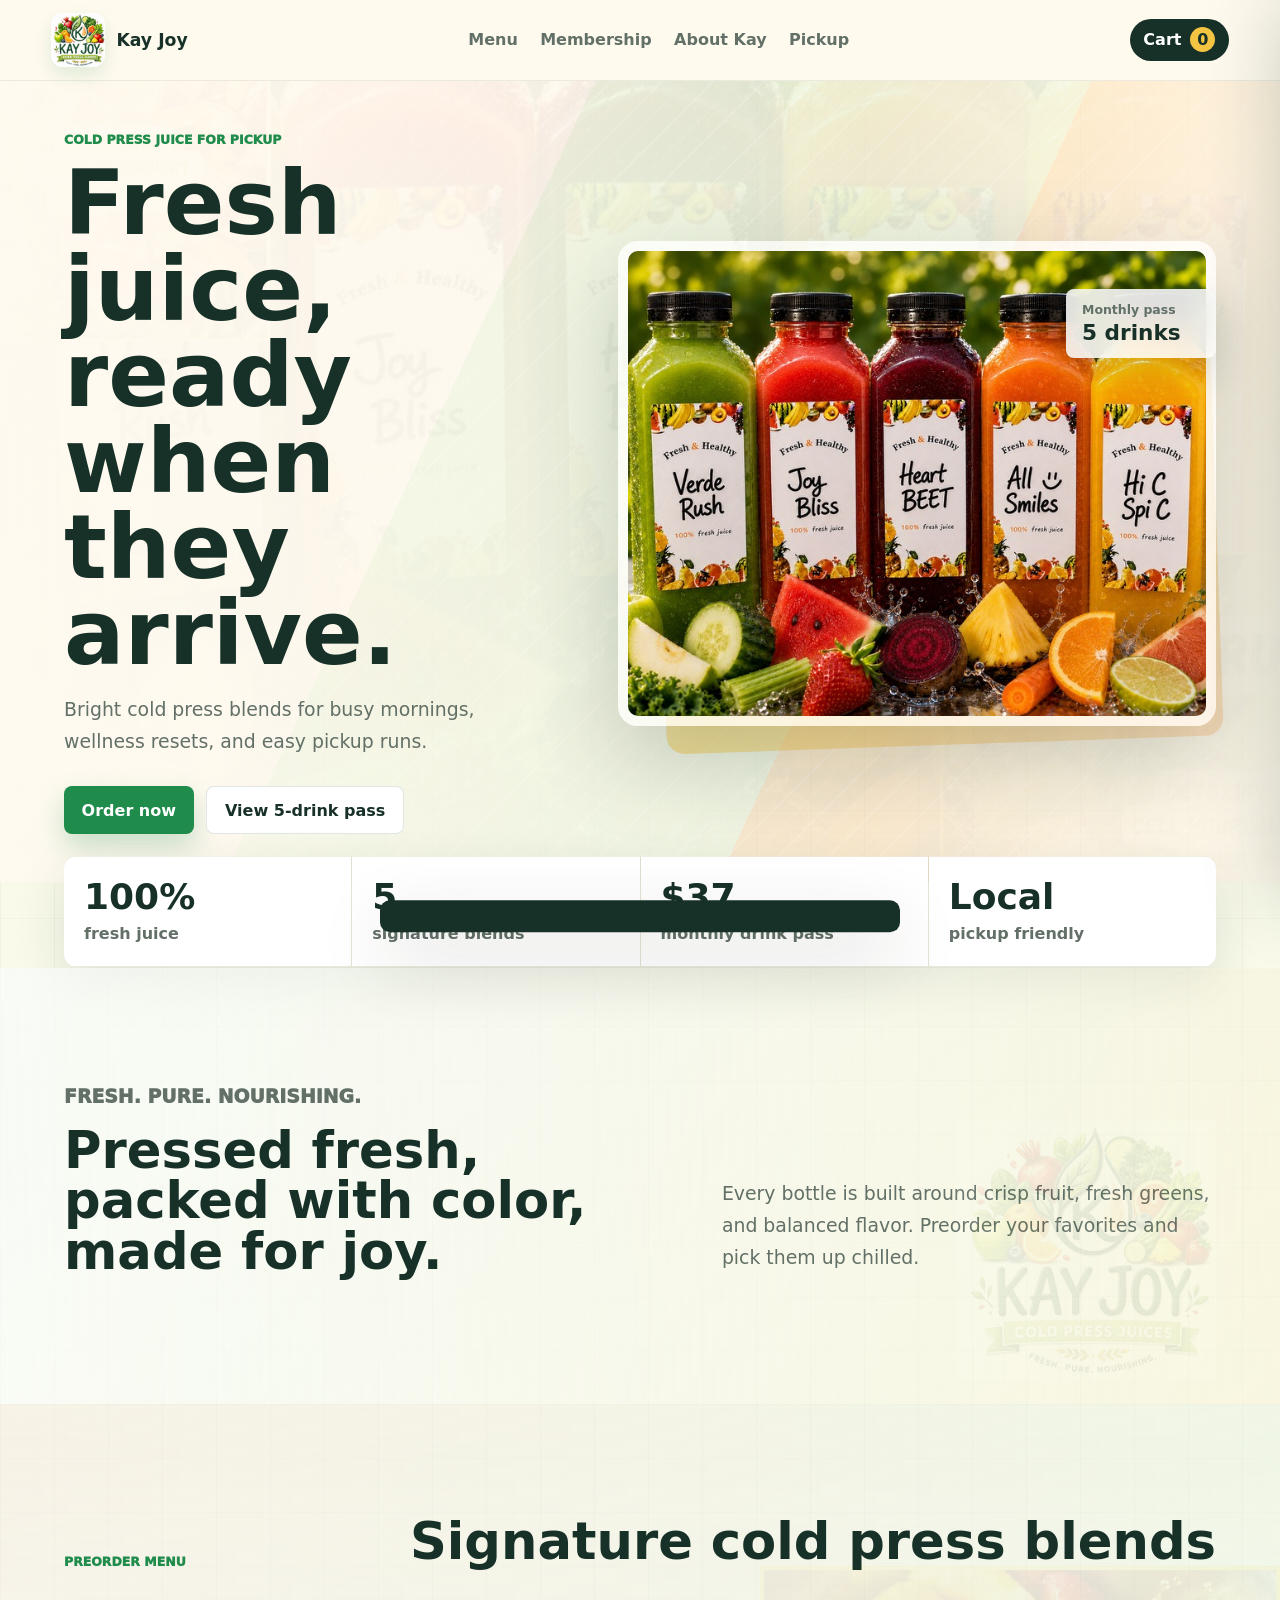
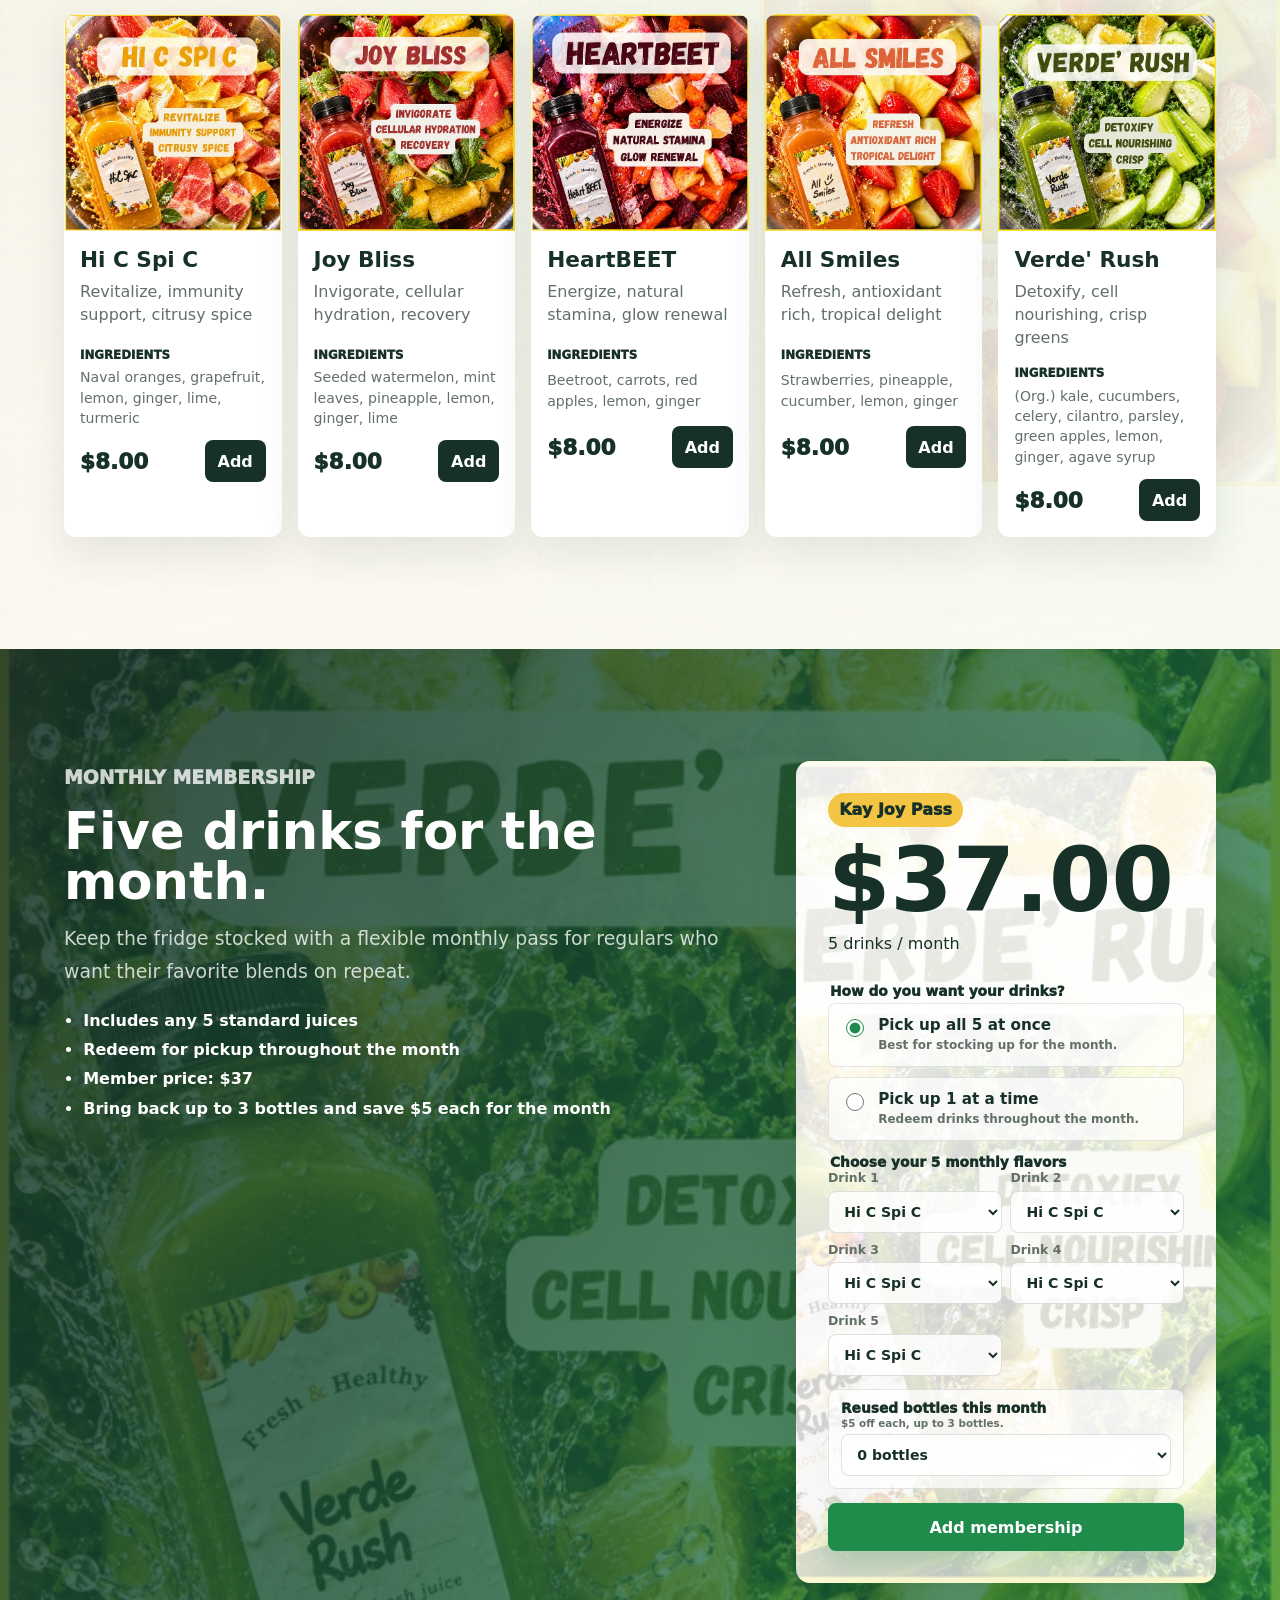
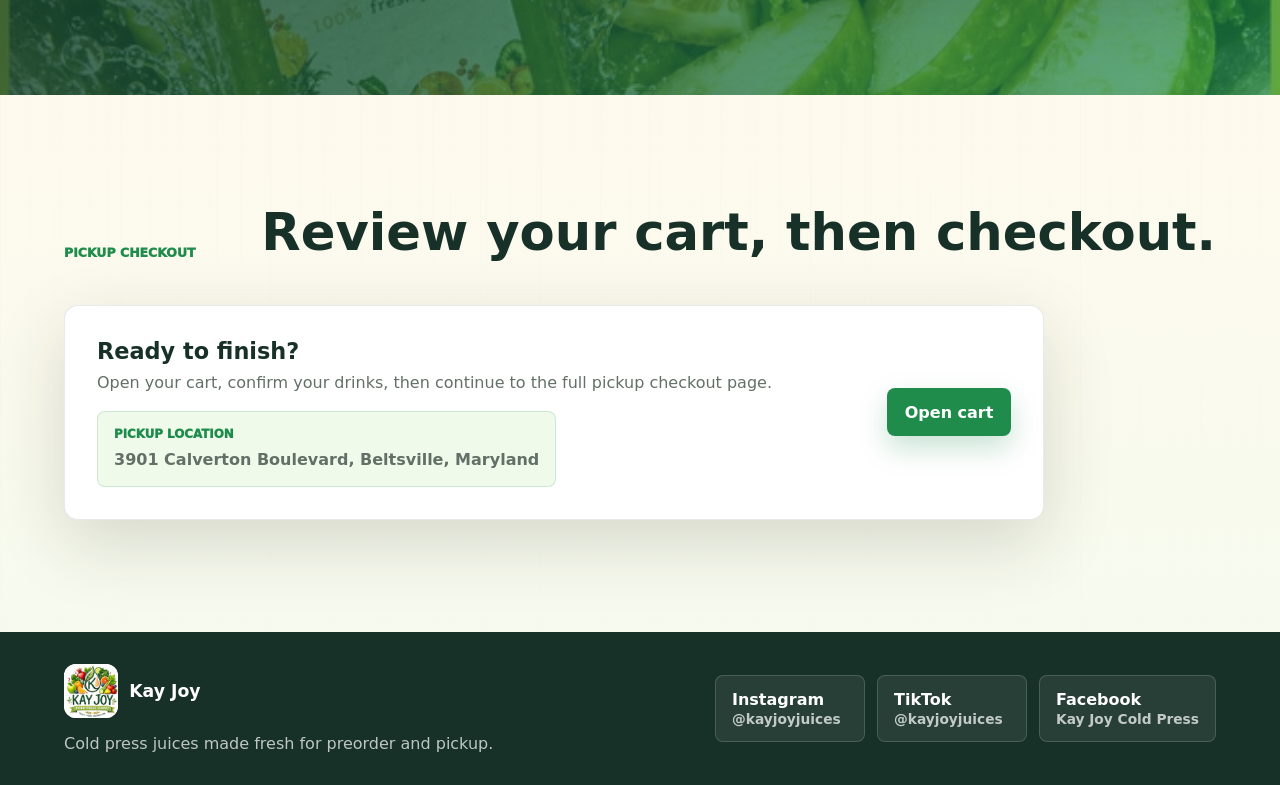
==== index.html @ a1087a5d "Use uploaded Kay Joy logo and favicon" ====
<!doctype html>
<html lang="en">
  <head>
    <meta charset="utf-8">
    <meta name="viewport" content="width=device-width, initial-scale=1">
    <title>Kay Joy Cold Press Juices</title>
    <meta name="description" content="Kay Joy cold press juice preorder and pickup storefront.">
    <link rel="icon" href="assets/kay-joy-favicon.png?v=3" type="image/png">
    <link rel="stylesheet" href="styles.css?v=bg3">
  </head>
  <body>
    <header class="site-header">
      <a class="brand" href="#top" aria-label="Kay Joy home">
        <img src="assets/kay-joy-logo-upload.jpeg?v=3" alt="">
        <span>Kay Joy</span>
      </a>
      <nav aria-label="Main navigation">
        <a href="#menu">Menu</a>
        <a href="#membership">Membership</a>
        <a href="about.html">About Kay</a>
        <a href="#pickup">Pickup</a>
      </nav>
      <button class="cart-toggle" type="button" data-open-cart>
        <span>Cart</span>
        <strong data-cart-count>0</strong>
      </button>
    </header>

    <main id="top">
      <section class="hero" aria-labelledby="hero-title">
        <div class="hero-copy reveal">
          <p class="eyebrow">Cold press juice for pickup</p>
          <h1 id="hero-title">Fresh juice, ready when they arrive.</h1>
          <p class="hero-text">Bright cold press blends for busy mornings, wellness resets, and easy pickup runs.</p>
          <div class="hero-actions">
            <a class="button primary" href="#menu">Order now</a>
            <a class="button ghost" href="#membership">View 5-drink pass</a>
          </div>
        </div>

        <div class="hero-stage reveal" aria-hidden="true">
          <img class="lineup" src="assets/bottle-lineup.jpeg" alt="">
          <div class="floating-card float-two">
            <span>Monthly pass</span>
            <strong>5 drinks</strong>
          </div>
        </div>
      </section>

      <section class="strip" aria-label="Store highlights">
        <div>
          <strong>100%</strong>
          <span>fresh juice</span>
        </div>
        <div>
          <strong>5</strong>
          <span>signature blends</span>
        </div>
        <div>
          <strong>$37</strong>
          <span>monthly drink pass</span>
        </div>
        <div>
          <strong>Local</strong>
          <span>pickup friendly</span>
        </div>
      </section>

      <section class="section intro reveal" aria-labelledby="story-title">
        <div>
          <p class="eyebrow">Fresh. Pure. Nourishing.</p>
          <h2 id="story-title">Pressed fresh, packed with color, made for joy.</h2>
        </div>
        <p>Every bottle is built around crisp fruit, fresh greens, and balanced flavor. Preorder your favorites and pick them up chilled.</p>
      </section>

      <section class="section menu-section" id="menu" aria-labelledby="menu-title">
        <div class="section-heading reveal">
          <p class="eyebrow">Preorder menu</p>
          <h2 id="menu-title">Signature cold press blends</h2>
        </div>
        <div class="menu-grid" data-menu></div>
      </section>

      <section class="section membership reveal" id="membership" aria-labelledby="membership-title">
        <div class="membership-copy">
          <p class="eyebrow">Monthly membership</p>
          <h2 id="membership-title">Five drinks for the month.</h2>
          <p>Keep the fridge stocked with a flexible monthly pass for regulars who want their favorite blends on repeat.</p>
          <ul>
            <li>Includes any 5 standard juices</li>
            <li>Redeem for pickup throughout the month</li>
            <li>Member price: $37</li>
            <li>Bring back up to 3 bottles and save $5 each for the month</li>
          </ul>
        </div>
        <div class="membership-card">
          <span class="pass-label">Kay Joy Pass</span>
          <strong data-membership-price>$37</strong>
          <p>5 drinks / month</p>
          <fieldset class="membership-options">
            <legend>How do you want your drinks?</legend>
            <label>
              <input type="radio" name="membership-pickup" value="all-at-once" checked>
              <span>
                <strong>Pick up all 5 at once</strong>
                <small>Best for stocking up for the month.</small>
              </span>
            </label>
            <label>
              <input type="radio" name="membership-pickup" value="monthly-visits">
              <span>
                <strong>Pick up 1 at a time</strong>
                <small>Redeem drinks throughout the month.</small>
              </span>
            </label>
          </fieldset>
          <fieldset class="membership-flavors">
            <legend>Choose your 5 monthly flavors</legend>
            <div class="flavor-grid" data-membership-flavors></div>
          </fieldset>
          <label class="bottle-return">
            <span>
              <strong>Reused bottles this month</strong>
              <small>$5 off each, up to 3 bottles.</small>
            </span>
            <select name="membership-bottle-returns" data-bottle-returns>
              <option value="0">0 bottles</option>
              <option value="1">1 bottle - save $5</option>
              <option value="2">2 bottles - save $10</option>
              <option value="3">3 bottles - save $15</option>
            </select>
          </label>
          <button class="button primary" type="button" data-add-membership>Add membership</button>
        </div>
      </section>

      <section class="section pickup" id="pickup" aria-labelledby="pickup-title">
        <div class="section-heading reveal">
          <p class="eyebrow">Pickup checkout</p>
          <h2 id="pickup-title">Review your cart, then checkout.</h2>
        </div>
        <div class="checkout-cta reveal">
          <div>
            <strong>Ready to finish?</strong>
            <p>Open your cart, confirm your drinks, then continue to the full pickup checkout page.</p>
            <p class="pickup-location"><span>Pickup location</span>3901 Calverton Boulevard, Beltsville, Maryland</p>
          </div>
          <button class="button primary" type="button" data-open-cart>Open cart</button>
        </div>
      </section>
    </main>

    <footer class="site-footer">
      <div>
        <a class="brand" href="#top" aria-label="Kay Joy home">
          <img src="assets/kay-joy-logo-upload.jpeg?v=3" alt="">
          <span>Kay Joy</span>
        </a>
        <p>Cold press juices made fresh for preorder and pickup.</p>
      </div>
      <div class="socials" aria-label="Kay Joy social links">
        <a href="#" aria-label="Kay Joy Instagram">Instagram <span>@kayjoyjuices</span></a>
        <a href="#" aria-label="Kay Joy TikTok">TikTok <span>@kayjoyjuices</span></a>
        <a href="#" aria-label="Kay Joy Facebook">Facebook <span>Kay Joy Cold Press</span></a>
      </div>
    </footer>

    <aside class="cart-panel" aria-label="Shopping cart" data-cart-panel aria-hidden="true">
      <div class="cart-header">
        <div>
          <span class="eyebrow">Pickup cart</span>
          <h2>Your order</h2>
        </div>
        <button class="icon-button" type="button" data-close-cart aria-label="Close cart">x</button>
      </div>
      <div class="cart-items" data-cart-items></div>
      <div class="cart-empty" data-cart-empty>
        <strong>No drinks yet</strong>
        <p>Add juices or the monthly pass to start a preorder.</p>
      </div>
      <div class="cart-summary">
        <div><span>Subtotal</span><strong data-subtotal>$0.00</strong></div>
        <div><span>Maryland sales tax (6%)</span><strong data-tax>$0.00</strong></div>
        <div><span>Pickup + online payment fees</span><strong>$0.00</strong></div>
        <div class="total"><span>Total</span><strong data-total>$0.00</strong></div>
        <a class="button primary full" href="checkout.html">Checkout</a>
      </div>
    </aside>
    <div class="scrim" data-scrim></div>

    <div class="toast" role="status" aria-live="polite" data-toast></div>
    <script src="script.js"></script>
  </body>
</html>
---- styles.css ----
:root {
  --ink: #173128;
  --muted: #627067;
  --paper: #fffaf0;
  --cream: #fff5df;
  --leaf: #1f8c4c;
  --mint: #daf3cf;
  --orange: #f48b24;
  --ruby: #b92845;
  --gold: #f4c542;
  --shadow: 0 24px 70px rgba(37, 40, 23, 0.16);
}

* {
  box-sizing: border-box;
}

html {
  scroll-behavior: smooth;
}

body {
  margin: 0;
  background:
    linear-gradient(90deg, rgba(23, 49, 40, 0.035) 1px, transparent 1px),
    linear-gradient(180deg, rgba(23, 49, 40, 0.025) 1px, transparent 1px),
    linear-gradient(180deg, #fff8e8 0%, #f4fbeb 42%, #fff4e2 100%);
  background-size: 54px 54px, 54px 54px, auto;
  color: var(--ink);
  font-family: Inter, ui-sans-serif, system-ui, -apple-system, BlinkMacSystemFont, "Segoe UI", sans-serif;
}

main {
  overflow: hidden;
}

img {
  display: block;
  max-width: 100%;
}

a {
  color: inherit;
  text-decoration: none;
}

button,
input,
select,
textarea {
  font: inherit;
}

.site-header {
  position: sticky;
  top: 0;
  z-index: 20;
  display: flex;
  align-items: center;
  justify-content: space-between;
  gap: 1rem;
  padding: 0.8rem clamp(1rem, 4vw, 4rem);
  background: rgba(255, 250, 240, 0.82);
  border-bottom: 1px solid rgba(23, 49, 40, 0.08);
  backdrop-filter: blur(18px);
}

.brand {
  display: inline-flex;
  align-items: center;
  gap: 0.7rem;
  min-width: max-content;
  font-weight: 900;
  font-size: 1.08rem;
}

.brand img {
  width: 54px;
  height: 54px;
  border-radius: 12px;
  object-fit: contain;
  background: white;
  box-shadow: 0 8px 18px rgba(31, 140, 76, 0.14);
}

nav {
  display: flex;
  align-items: center;
  justify-content: center;
  gap: clamp(0.5rem, 2vw, 1.4rem);
  color: var(--muted);
  font-weight: 750;
}

nav a {
  padding: 0.55rem 0;
}

.cart-toggle,
.button,
.icon-button {
  border: 0;
  cursor: pointer;
}

.cart-toggle {
  display: inline-flex;
  align-items: center;
  gap: 0.55rem;
  min-height: 42px;
  padding: 0.55rem 0.85rem;
  border-radius: 999px;
  background: var(--ink);
  color: white;
  font-weight: 850;
}

.cart-toggle strong {
  display: grid;
  place-items: center;
  min-width: 25px;
  min-height: 25px;
  padding: 0 0.35rem;
  border-radius: 999px;
  background: var(--gold);
  color: var(--ink);
}

.hero {
  position: relative;
  isolation: isolate;
  overflow: hidden;
  display: grid;
  grid-template-columns: minmax(0, 0.9fr) minmax(320px, 1.1fr);
  align-items: center;
  gap: clamp(2rem, 5vw, 5rem);
  min-height: calc(92vh - 70px);
  padding: clamp(1.6rem, 4vw, 4rem) clamp(1rem, 5vw, 5rem) 3rem;
  background:
    linear-gradient(115deg, rgba(255, 250, 240, 0.98) 0%, rgba(255, 250, 240, 0.9) 36%, rgba(218, 243, 207, 0.72) 36%, rgba(218, 243, 207, 0.46) 66%, rgba(244, 139, 36, 0.22) 66%, rgba(244, 139, 36, 0.08) 100%);
}

.hero::before {
  content: "";
  position: absolute;
  inset: 0;
  z-index: 0;
  background:
    linear-gradient(180deg, rgba(255, 250, 240, 0.34), rgba(255, 250, 240, 0.86)),
    url("assets/hi-c-spic.jpeg") left -110px top -120px / 380px auto no-repeat,
    url("assets/verde-rush.jpeg") right -120px bottom -130px / 460px auto no-repeat,
    url("assets/bottle-lineup.jpeg") center bottom / cover no-repeat;
  opacity: 0.16;
}

.hero::after {
  content: "";
  position: absolute;
  inset: 0;
  z-index: 0;
  background:
    linear-gradient(90deg, rgba(255, 250, 240, 0.94), rgba(255, 250, 240, 0.2) 68%, rgba(255, 250, 240, 0.72)),
    repeating-linear-gradient(135deg, rgba(255, 255, 255, 0.22) 0 1px, transparent 1px 18px);
  pointer-events: none;
}

.hero-copy,
.hero-stage {
  position: relative;
  z-index: 1;
}

.hero-copy {
  max-width: 680px;
}

.eyebrow {
  margin: 0 0 0.8rem;
  color: var(--leaf);
  font-size: 0.78rem;
  font-weight: 950;
  text-transform: uppercase;
}

h1,
h2,
h3,
p {
  margin-top: 0;
}

h1 {
  margin-bottom: 1.1rem;
  max-width: 12ch;
  font-size: clamp(2.9rem, 7vw, 6.1rem);
  line-height: 0.96;
}

h2 {
  margin-bottom: 1rem;
  font-size: clamp(2rem, 4vw, 4.4rem);
  line-height: 0.98;
}

h3 {
  margin-bottom: 0.45rem;
  font-size: 1.35rem;
}

.hero-text,
.intro p,
.membership-copy p {
  max-width: 58ch;
  color: var(--muted);
  font-size: clamp(1rem, 1.5vw, 1.18rem);
  line-height: 1.7;
}

.hero-actions {
  display: flex;
  flex-wrap: wrap;
  gap: 0.8rem;
  margin-top: 1.8rem;
}

.button {
  display: inline-flex;
  align-items: center;
  justify-content: center;
  min-height: 48px;
  padding: 0.85rem 1.1rem;
  border-radius: 8px;
  font-weight: 900;
  transition: transform 180ms ease, box-shadow 180ms ease, background 180ms ease;
}

.button:hover,
.cart-toggle:hover,
.icon-button:hover {
  transform: translateY(-2px);
}

.primary {
  background: var(--leaf);
  color: white;
  box-shadow: 0 12px 28px rgba(31, 140, 76, 0.24);
}

.ghost {
  background: white;
  color: var(--ink);
  border: 1px solid rgba(23, 49, 40, 0.12);
}

.full {
  width: 100%;
}

.hero-stage {
  position: relative;
  isolation: isolate;
}

.hero-stage::before {
  content: "";
  position: absolute;
  inset: 10% 0 -4% 7%;
  z-index: -1;
  border-radius: 18px;
  background:
    linear-gradient(140deg, rgba(218, 243, 207, 0.85), rgba(244, 197, 66, 0.46), rgba(244, 139, 36, 0.22));
  transform: rotate(-2deg);
  animation: panelBreath 8s ease-in-out infinite;
}

.lineup {
  width: min(100%, 700px);
  margin-inline: auto;
  border: 10px solid rgba(255, 255, 255, 0.68);
  border-radius: 20px;
  box-shadow: 0 30px 90px rgba(23, 49, 40, 0.22);
  animation: bottleRise 900ms ease both;
}

.floating-card {
  position: absolute;
  display: grid;
  gap: 0.2rem;
  min-width: 150px;
  padding: 0.8rem 1rem;
  border-radius: 8px;
  background: rgba(255, 255, 255, 0.86);
  box-shadow: 0 18px 40px rgba(23, 49, 40, 0.14);
  backdrop-filter: blur(14px);
  animation: drift 4.5s ease-in-out infinite;
}

.floating-card span {
  color: var(--muted);
  font-size: 0.78rem;
  font-weight: 800;
}

.floating-card strong {
  font-size: 1.35rem;
}

.float-two {
  right: 0;
  top: 10%;
  animation-delay: -1.8s;
}

.strip {
  display: grid;
  grid-template-columns: repeat(4, 1fr);
  gap: 1px;
  margin: 0 clamp(1rem, 5vw, 5rem);
  overflow: hidden;
  border-radius: 12px;
  background: rgba(23, 49, 40, 0.1);
  box-shadow: 0 18px 48px rgba(23, 49, 40, 0.13);
  transform: translateY(-1.6rem);
}

.strip div {
  display: grid;
  gap: 0.2rem;
  min-height: 110px;
  padding: 1.25rem;
  background: white;
}

.strip strong {
  font-size: clamp(1.35rem, 3vw, 2.25rem);
}

.strip span {
  color: var(--muted);
  font-weight: 750;
}

.section {
  padding: clamp(4rem, 9vw, 7rem) clamp(1rem, 5vw, 5rem);
}

.intro {
  position: relative;
  display: grid;
  grid-template-columns: minmax(0, 0.95fr) minmax(280px, 0.75fr);
  gap: 2rem;
  align-items: end;
  margin-top: -1.5rem;
  background:
    linear-gradient(90deg, rgba(255, 255, 255, 0.72), rgba(255, 255, 255, 0.35)),
    linear-gradient(135deg, rgba(31, 140, 76, 0.08), rgba(244, 197, 66, 0.16));
}

.intro::after {
  content: "";
  position: absolute;
  right: clamp(1rem, 5vw, 5rem);
  bottom: 1.5rem;
  width: min(260px, 28vw);
  aspect-ratio: 1;
  background: url("assets/kay-joy-logo-upload.jpeg?v=3") center / contain no-repeat;
  opacity: 0.08;
  pointer-events: none;
}

.section-heading {
  display: flex;
  justify-content: space-between;
  gap: 2rem;
  align-items: end;
  margin-bottom: 2rem;
}

.menu-grid {
  display: grid;
  grid-template-columns: repeat(5, minmax(180px, 1fr));
  gap: 1rem;
}

.menu-section {
  position: relative;
  background:
    linear-gradient(180deg, rgba(255, 250, 240, 0.15), rgba(255, 255, 255, 0.6)),
    linear-gradient(90deg, rgba(180, 40, 69, 0.07), rgba(31, 140, 76, 0.07));
}

.menu-section::before {
  content: "";
  position: absolute;
  inset: 0;
  background:
    linear-gradient(90deg, rgba(255, 250, 240, 0.92), rgba(255, 250, 240, 0.74)),
    url("assets/all-smiles.jpeg") right center / 520px auto no-repeat;
  opacity: 0.38;
  pointer-events: none;
}

.menu-section > * {
  position: relative;
}

.product-card {
  position: relative;
  overflow: hidden;
  border-radius: 12px;
  background: white;
  box-shadow: 0 16px 40px rgba(23, 49, 40, 0.1);
  transform: translateY(18px);
  opacity: 0;
  transition: transform 500ms ease, opacity 500ms ease, box-shadow 180ms ease;
}

.product-card.is-visible {
  transform: translateY(0);
  opacity: 1;
}

.product-card:hover {
  box-shadow: 0 24px 62px rgba(23, 49, 40, 0.18);
}

.product-card img {
  width: 100%;
  aspect-ratio: 1;
  object-fit: cover;
}

.product-body {
  display: grid;
  gap: 0.75rem;
  padding: 1rem;
}

.product-meta {
  min-height: 3.2rem;
  color: var(--muted);
  line-height: 1.45;
}

.ingredients {
  display: grid;
  gap: 0.2rem;
  min-height: 4.2rem;
  margin-bottom: 0;
  color: var(--muted);
  font-size: 0.88rem;
  line-height: 1.45;
}

.ingredients span {
  color: var(--ink);
  font-size: 0.74rem;
  font-weight: 950;
  text-transform: uppercase;
}

.price-row,
.cart-row,
.checkout-footer,
.cart-summary div {
  display: flex;
  align-items: center;
  justify-content: space-between;
  gap: 1rem;
}

.price {
  font-size: 1.35rem;
  font-weight: 950;
}

.mini-button {
  min-height: 42px;
  padding: 0.65rem 0.8rem;
  border: 0;
  border-radius: 8px;
  background: var(--ink);
  color: white;
  cursor: pointer;
  font-weight: 900;
}

.membership {
  position: relative;
  display: grid;
  grid-template-columns: minmax(0, 1fr) minmax(280px, 420px);
  gap: 2rem;
  align-items: stretch;
  background:
    linear-gradient(120deg, rgba(23, 49, 40, 0.88), rgba(31, 140, 76, 0.7)),
    url("assets/verde-rush.jpeg") center / cover no-repeat;
  color: white;
}

.membership .eyebrow,
.membership-copy p,
.membership-copy ul {
  color: rgba(255, 255, 255, 0.78);
}

.membership h2,
.membership-copy li {
  color: white;
}

.membership-copy ul {
  display: grid;
  gap: 0.65rem;
  margin: 1.5rem 0 0;
  padding-left: 1.2rem;
  color: var(--ink);
  font-weight: 760;
}

.membership-card {
  display: grid;
  align-content: center;
  gap: 0.85rem;
  min-height: 360px;
  padding: 2rem;
  border-radius: 14px;
  background:
    linear-gradient(160deg, rgba(255,255,255,0.92), rgba(255,255,255,0.76)),
    url("assets/verde-rush.jpeg") center / cover;
  color: var(--ink);
  box-shadow: var(--shadow);
}

.membership-card strong {
  font-size: clamp(3.5rem, 7vw, 6rem);
  line-height: 0.9;
}

.pass-label {
  width: max-content;
  padding: 0.45rem 0.7rem;
  border-radius: 999px;
  background: var(--gold);
  font-weight: 950;
}

.membership-options {
  display: grid;
  gap: 0.65rem;
  margin: 0;
  padding: 0;
  border: 0;
}

.membership-options legend {
  margin-bottom: 0.25rem;
  color: var(--ink);
  font-size: 0.86rem;
  font-weight: 950;
}

.membership-options label {
  display: flex;
  align-items: flex-start;
  gap: 0.7rem;
  padding: 0.75rem;
  border: 1px solid rgba(23, 49, 40, 0.12);
  border-radius: 8px;
  background: rgba(255, 255, 255, 0.72);
  cursor: pointer;
}

.membership-options input {
  width: 18px;
  min-height: 18px;
  margin-top: 0.16rem;
  accent-color: var(--leaf);
}

.membership-options span {
  display: grid;
  gap: 0.15rem;
}

.membership-options strong {
  font-size: 0.95rem;
  line-height: 1.25;
}

.membership-options small {
  color: var(--muted);
  font-weight: 700;
  line-height: 1.35;
}

.membership-flavors {
  display: grid;
  gap: 0.65rem;
  margin: 0;
  padding: 0;
  border: 0;
}

.membership-flavors legend,
.bottle-return strong {
  color: var(--ink);
  font-size: 0.86rem;
  font-weight: 950;
}

.flavor-grid {
  display: grid;
  grid-template-columns: repeat(2, minmax(0, 1fr));
  gap: 0.55rem;
}

.flavor-grid label,
.bottle-return {
  display: grid;
  gap: 0.35rem;
  color: var(--muted);
  font-size: 0.78rem;
  font-weight: 900;
}

.flavor-grid select,
.bottle-return select {
  width: 100%;
  min-height: 42px;
  border: 1px solid rgba(23, 49, 40, 0.14);
  border-radius: 8px;
  background: rgba(255, 255, 255, 0.82);
  color: var(--ink);
  font: inherit;
  font-size: 0.88rem;
  font-weight: 850;
  padding: 0 0.7rem;
}

.bottle-return {
  padding: 0.75rem;
  border: 1px solid rgba(23, 49, 40, 0.12);
  border-radius: 8px;
  background: rgba(255, 255, 255, 0.72);
}

.bottle-return span {
  display: grid;
  gap: 0.15rem;
}

.bottle-return small {
  color: var(--muted);
  font-weight: 700;
}

.pickup {
  background:
    linear-gradient(180deg, rgba(255, 250, 240, 0.78), rgba(246, 251, 239, 0.95)),
    repeating-linear-gradient(90deg, rgba(31, 140, 76, 0.06) 0 1px, transparent 1px 30px);
}

.checkout {
  display: grid;
  gap: 1rem;
  max-width: 980px;
  padding: clamp(1rem, 3vw, 2rem);
  border: 1px solid rgba(23, 49, 40, 0.1);
  border-radius: 14px;
  background: white;
  box-shadow: var(--shadow);
}

.checkout-cta {
  display: flex;
  align-items: center;
  justify-content: space-between;
  gap: 1.5rem;
  max-width: 980px;
  padding: clamp(1rem, 3vw, 2rem);
  border: 1px solid rgba(23, 49, 40, 0.1);
  border-radius: 14px;
  background: white;
  box-shadow: var(--shadow);
}

.checkout-cta strong {
  display: block;
  margin-bottom: 0.35rem;
  font-size: 1.4rem;
}

.checkout-cta p {
  margin-bottom: 0;
  color: var(--muted);
  line-height: 1.6;
}

.pickup-location {
  display: inline-grid;
  gap: 0.2rem;
  margin-top: 1rem;
  padding: 0.8rem 1rem;
  border: 1px solid rgba(31, 140, 76, 0.16);
  border-radius: 8px;
  background: rgba(218, 243, 207, 0.42);
  color: var(--ink);
  font-weight: 900;
}

.pickup-location span {
  color: var(--leaf);
  font-size: 0.74rem;
  font-weight: 950;
  text-transform: uppercase;
}

.form-grid {
  display: grid;
  grid-template-columns: repeat(4, 1fr);
  gap: 1rem;
}

.form-grid.two {
  grid-template-columns: repeat(2, 1fr);
}

label {
  display: grid;
  gap: 0.45rem;
  color: var(--ink);
  font-size: 0.9rem;
  font-weight: 850;
}

input,
select,
textarea {
  width: 100%;
  min-height: 48px;
  border: 1px solid rgba(23, 49, 40, 0.15);
  border-radius: 8px;
  background: #fffcf5;
  color: var(--ink);
  padding: 0.75rem 0.85rem;
}

textarea {
  min-height: 110px;
  resize: vertical;
}

.fine-print {
  margin: 0;
  color: var(--muted);
  font-size: 0.88rem;
}

.checkout-page {
  min-height: 100vh;
}

.checkout-shell {
  padding: clamp(2rem, 5vw, 4rem) clamp(1rem, 5vw, 5rem) 5rem;
}

.checkout-hero {
  display: grid;
  gap: 0.75rem;
  max-width: 800px;
  margin-bottom: 2rem;
}

.checkout-hero h1 {
  max-width: 12ch;
  margin-bottom: 0;
  font-size: clamp(3rem, 7vw, 5.8rem);
}

.checkout-hero p:last-child {
  max-width: 58ch;
  color: var(--muted);
  font-size: 1.1rem;
  line-height: 1.65;
}

.checkout-hero .hero-location {
  width: max-content;
  max-width: 100%;
  color: var(--ink);
  font-size: 1rem;
  line-height: 1.4;
}

.checkout-layout {
  display: grid;
  grid-template-columns: minmax(0, 1fr) minmax(320px, 430px);
  gap: 1.25rem;
  align-items: start;
}

.checkout-card,
.order-review {
  border: 1px solid rgba(23, 49, 40, 0.1);
  border-radius: 14px;
  background: white;
  box-shadow: 0 16px 42px rgba(23, 49, 40, 0.09);
}

.checkout-card {
  display: grid;
  gap: 1rem;
  padding: clamp(1rem, 2.4vw, 1.6rem);
}

.checkout-card-heading {
  display: flex;
  align-items: start;
  gap: 0.85rem;
}

.checkout-card-heading > span {
  display: grid;
  flex: 0 0 auto;
  place-items: center;
  width: 34px;
  height: 34px;
  border-radius: 999px;
  background: var(--mint);
  color: var(--ink);
  font-weight: 950;
}

.checkout-card-heading h2 {
  margin-bottom: 0.2rem;
  font-size: 1.45rem;
  line-height: 1.15;
}

.checkout-card-heading p {
  margin-bottom: 0;
  color: var(--muted);
}

.payment-methods {
  display: grid;
  grid-template-columns: repeat(3, 1fr);
  gap: 0.75rem;
}

.payment-methods label {
  display: flex;
  align-items: center;
  justify-content: center;
  gap: 0.45rem;
  min-height: 52px;
  border: 1px solid rgba(23, 49, 40, 0.13);
  border-radius: 8px;
  background: #fffcf5;
  cursor: pointer;
  text-align: center;
}

.payment-methods input {
  width: 16px;
  min-height: 16px;
  accent-color: var(--leaf);
}

.card-grid {
  display: grid;
  grid-template-columns: 2fr 1.4fr 0.8fr 0.7fr;
  gap: 1rem;
}

.square-payment-panel {
  display: grid;
  gap: 8px;
  padding: 18px;
  border: 1px solid rgba(32, 71, 44, 0.14);
  border-radius: 8px;
  background: rgba(246, 255, 242, 0.78);
}

.square-payment-panel strong {
  color: var(--leaf);
}

.square-payment-panel p {
  margin: 0;
  color: var(--muted);
}

.embedded-card-shell {
  display: grid;
  gap: 8px;
  margin-top: 8px;
  padding: 14px;
  border: 1px solid rgba(23, 49, 40, 0.1);
  border-radius: 8px;
  background: #fffdf8;
}

#card-container {
  min-height: 90px;
}

.order-review {
  position: sticky;
  top: 92px;
  display: grid;
  gap: 1rem;
  padding: 1.2rem;
}

.order-review-header,
.checkout-totals div,
.checkout-line {
  display: flex;
  align-items: center;
  justify-content: space-between;
  gap: 1rem;
}

.order-review-header a {
  color: var(--leaf);
  font-weight: 900;
}

.checkout-items {
  display: grid;
  gap: 0.8rem;
}

.checkout-line {
  align-items: flex-start;
  padding: 0.85rem;
  border-radius: 10px;
  background: #fffcf5;
}

.checkout-line p {
  margin: 0.25rem 0;
  color: var(--muted);
  font-size: 0.9rem;
  line-height: 1.45;
}

.checkout-line span {
  color: var(--muted);
  font-size: 0.82rem;
  font-weight: 850;
}

.checkout-empty {
  gap: 0.65rem;
}

.checkout-totals {
  display: grid;
  gap: 0.7rem;
  padding-top: 1rem;
  border-top: 1px solid rgba(23, 49, 40, 0.1);
}

.cart-panel {
  position: fixed;
  inset: 0 0 0 auto;
  z-index: 40;
  display: flex;
  flex-direction: column;
  width: min(430px, 100vw);
  padding: 1.2rem;
  background: #fffdf7;
  box-shadow: -28px 0 70px rgba(23, 49, 40, 0.2);
  transform: translateX(105%);
  transition: transform 260ms ease;
}

.cart-panel.is-open {
  transform: translateX(0);
}

.cart-header {
  display: flex;
  justify-content: space-between;
  gap: 1rem;
  align-items: start;
  padding-bottom: 1rem;
  border-bottom: 1px solid rgba(23, 49, 40, 0.1);
}

.cart-header h2 {
  margin: 0;
  font-size: 1.8rem;
}

.icon-button {
  display: grid;
  place-items: center;
  width: 42px;
  height: 42px;
  border-radius: 999px;
  background: var(--ink);
  color: white;
  font-weight: 950;
}

.cart-items {
  display: grid;
  gap: 0.75rem;
  overflow: auto;
  padding: 1rem 0;
}

.cart-line {
  display: grid;
  gap: 0.75rem;
  padding: 0.9rem;
  border: 1px solid rgba(23, 49, 40, 0.09);
  border-radius: 10px;
  background: white;
}

.cart-line strong {
  font-size: 1rem;
}

.qty {
  display: inline-flex;
  align-items: center;
  gap: 0.5rem;
}

.qty button {
  display: grid;
  place-items: center;
  width: 34px;
  height: 34px;
  border: 0;
  border-radius: 999px;
  background: var(--mint);
  color: var(--ink);
  cursor: pointer;
  font-weight: 950;
}

.cart-empty {
  display: none;
  margin: 1rem 0;
  padding: 1.2rem;
  border-radius: 12px;
  background: var(--cream);
  color: var(--muted);
}

.cart-empty strong {
  color: var(--ink);
}

.cart-summary {
  display: grid;
  gap: 0.8rem;
  margin-top: auto;
  padding-top: 1rem;
  border-top: 1px solid rgba(23, 49, 40, 0.1);
}

.total {
  font-size: 1.25rem;
}

.success-shell {
  min-height: calc(100vh - 94px);
  display: grid;
  place-items: center;
}

.success-card {
  max-width: 780px;
}

.success-details {
  display: grid;
  grid-template-columns: repeat(2, minmax(0, 1fr));
  gap: 12px;
  margin: 26px 0;
}

.success-details div {
  padding: 14px;
  border: 1px solid rgba(32, 71, 44, 0.12);
  border-radius: 8px;
  background: rgba(255, 255, 255, 0.62);
}

.success-details span {
  display: block;
  color: var(--muted);
  font-size: 0.84rem;
}

.success-details strong {
  display: block;
  margin-top: 4px;
  color: var(--ink);
}

.scrim {
  position: fixed;
  inset: 0;
  z-index: 30;
  pointer-events: none;
  background: rgba(23, 49, 40, 0.28);
  opacity: 0;
  transition: opacity 260ms ease;
}

.scrim.is-open {
  pointer-events: auto;
  opacity: 1;
}

.toast {
  position: fixed;
  left: 50%;
  bottom: 1.2rem;
  z-index: 60;
  width: min(92vw, 520px);
  padding: 1rem 1.2rem;
  border-radius: 10px;
  background: var(--ink);
  color: white;
  box-shadow: var(--shadow);
  text-align: center;
  transform: translate(-50%, 160%);
  transition: transform 240ms ease;
}

.toast.is-open {
  transform: translate(-50%, 0);
}

.site-footer {
  display: flex;
  align-items: center;
  justify-content: space-between;
  gap: 2rem;
  padding: 2rem clamp(1rem, 5vw, 5rem);
  background: var(--ink);
  color: white;
}

.site-footer p {
  margin: 0.75rem 0 0;
  color: rgba(255, 255, 255, 0.72);
}

.site-footer .brand img {
  box-shadow: none;
}

.socials {
  display: flex;
  flex-wrap: wrap;
  justify-content: flex-end;
  gap: 0.75rem;
}

.socials a {
  display: grid;
  gap: 0.15rem;
  min-width: 150px;
  padding: 0.85rem 1rem;
  border: 1px solid rgba(255, 255, 255, 0.16);
  border-radius: 8px;
  background: rgba(255, 255, 255, 0.07);
  font-weight: 900;
}

.socials span {
  color: rgba(255, 255, 255, 0.72);
  font-size: 0.86rem;
  font-weight: 750;
}

.about-hero {
  position: relative;
  display: grid;
  grid-template-columns: minmax(0, 0.9fr) minmax(320px, 0.78fr);
  gap: clamp(2rem, 5vw, 5rem);
  align-items: center;
  min-height: calc(88vh - 70px);
  padding: clamp(3rem, 6vw, 6rem) clamp(1rem, 5vw, 5rem);
  overflow: hidden;
  background:
    linear-gradient(110deg, rgba(255, 250, 240, 0.96), rgba(246, 251, 239, 0.7)),
    url("assets/bottle-lineup.jpeg") right bottom / 720px auto no-repeat;
}

.about-hero::before {
  content: "";
  position: absolute;
  inset: 0;
  background:
    linear-gradient(90deg, rgba(255, 250, 240, 0.95), rgba(255, 250, 240, 0.68) 58%, rgba(255, 250, 240, 0.38)),
    repeating-linear-gradient(135deg, rgba(31, 140, 76, 0.07) 0 1px, transparent 1px 20px);
}

.about-copy,
.about-photo-wrap {
  position: relative;
  z-index: 1;
}

.about-copy {
  max-width: 720px;
}

.about-copy h1 {
  max-width: 10ch;
}

.about-copy p:not(.eyebrow),
.story-text p,
.values-section p {
  color: var(--muted);
  font-size: clamp(1rem, 1.5vw, 1.14rem);
  line-height: 1.7;
}

.about-actions {
  display: flex;
  flex-wrap: wrap;
  gap: 0.8rem;
  margin-top: 1.6rem;
}

.about-photo-wrap {
  justify-self: center;
  width: min(100%, 420px);
  padding: 0.8rem;
  border-radius: 24px;
  background:
    linear-gradient(145deg, rgba(244, 197, 66, 0.5), rgba(218, 243, 207, 0.7)),
    white;
  box-shadow: 0 30px 90px rgba(23, 49, 40, 0.2);
  transform: rotate(1.5deg);
}

.about-photo-wrap img {
  width: 100%;
  max-height: 620px;
  border-radius: 18px;
  object-fit: cover;
  object-position: center top;
}

.about-story {
  display: grid;
  grid-template-columns: minmax(0, 0.82fr) minmax(280px, 1fr);
  gap: clamp(2rem, 5vw, 5rem);
  padding: clamp(4rem, 8vw, 7rem) clamp(1rem, 5vw, 5rem);
  background:
    linear-gradient(90deg, rgba(255, 255, 255, 0.78), rgba(255, 255, 255, 0.44)),
    linear-gradient(135deg, rgba(180, 40, 69, 0.07), rgba(31, 140, 76, 0.08));
}

.story-text {
  display: grid;
  gap: 1rem;
}

.values-section {
  display: grid;
  grid-template-columns: repeat(3, 1fr);
  gap: 1rem;
  padding: 0 clamp(1rem, 5vw, 5rem) clamp(4rem, 8vw, 7rem);
}

.values-section article {
  min-height: 260px;
  padding: 1.4rem;
  border: 1px solid rgba(23, 49, 40, 0.1);
  border-radius: 14px;
  background: rgba(255, 255, 255, 0.82);
  box-shadow: 0 18px 44px rgba(23, 49, 40, 0.1);
}

.values-section span {
  display: inline-grid;
  place-items: center;
  width: 42px;
  height: 42px;
  margin-bottom: 1.3rem;
  border-radius: 999px;
  background: var(--mint);
  color: var(--ink);
  font-weight: 950;
}

.about-cta {
  display: flex;
  align-items: center;
  justify-content: space-between;
  gap: 2rem;
  padding: clamp(3rem, 6vw, 5rem) clamp(1rem, 5vw, 5rem);
  background:
    linear-gradient(120deg, rgba(23, 49, 40, 0.9), rgba(31, 140, 76, 0.72)),
    url("assets/all-smiles.jpeg") center / cover no-repeat;
  color: white;
}

.about-cta .eyebrow,
.about-cta h2 {
  color: white;
}

.about-cta h2 {
  margin-bottom: 0;
}

.reveal {
  transform: translateY(24px);
  opacity: 0;
  transition: transform 650ms ease, opacity 650ms ease;
}

.hero .reveal {
  transform: none;
  opacity: 1;
}

.reveal.is-visible {
  transform: translateY(0);
  opacity: 1;
}

@keyframes pulseBlob {
  0%,
  100% {
    transform: rotate(0deg) scale(1);
  }
  50% {
    transform: rotate(5deg) scale(1.04);
  }
}

@keyframes panelBreath {
  0%,
  100% {
    transform: rotate(-2deg) scale(1);
  }
  50% {
    transform: rotate(-1deg) scale(1.02);
  }
}

@keyframes bottleRise {
  from {
    transform: translateY(30px) scale(0.98);
    opacity: 0;
  }
  to {
    transform: translateY(0) scale(1);
    opacity: 1;
  }
}

@keyframes drift {
  0%,
  100% {
    transform: translateY(0);
  }
  50% {
    transform: translateY(-12px);
  }
}

@media (max-width: 1080px) {
  .hero,
  .intro,
  .membership,
  .checkout-layout,
  .about-hero,
  .about-story {
    grid-template-columns: 1fr;
  }

  .menu-grid,
  .values-section {
    grid-template-columns: repeat(2, minmax(0, 1fr));
  }

  .form-grid,
  .form-grid.two,
  .card-grid {
    grid-template-columns: repeat(2, 1fr);
  }

  .order-review {
    position: static;
  }
}

@media (max-width: 720px) {
  .site-header {
    align-items: stretch;
    flex-wrap: wrap;
  }

  nav {
    order: 3;
    width: 100%;
    justify-content: space-between;
  }

  .hero {
    grid-template-columns: 1fr;
    min-height: auto;
  }

  .about-hero {
    min-height: auto;
  }

  h1 {
    max-width: 11ch;
  }

  .strip,
  .menu-grid,
  .values-section,
  .form-grid,
  .form-grid.two,
  .card-grid,
  .payment-methods,
  .success-details {
    grid-template-columns: 1fr;
  }

  .float-two {
    position: static;
    margin: 0.8rem 0 0;
  }

  .section-heading,
  .checkout-footer,
  .checkout-cta,
  .about-cta,
  .site-footer {
    display: grid;
    justify-content: stretch;
  }

  .socials {
    justify-content: stretch;
  }

  .socials a {
    min-width: 100%;
  }
}

@media (prefers-reduced-motion: reduce) {
  *,
  *::before,
  *::after {
    animation-duration: 1ms !important;
    scroll-behavior: auto !important;
    transition-duration: 1ms !important;
  }
}
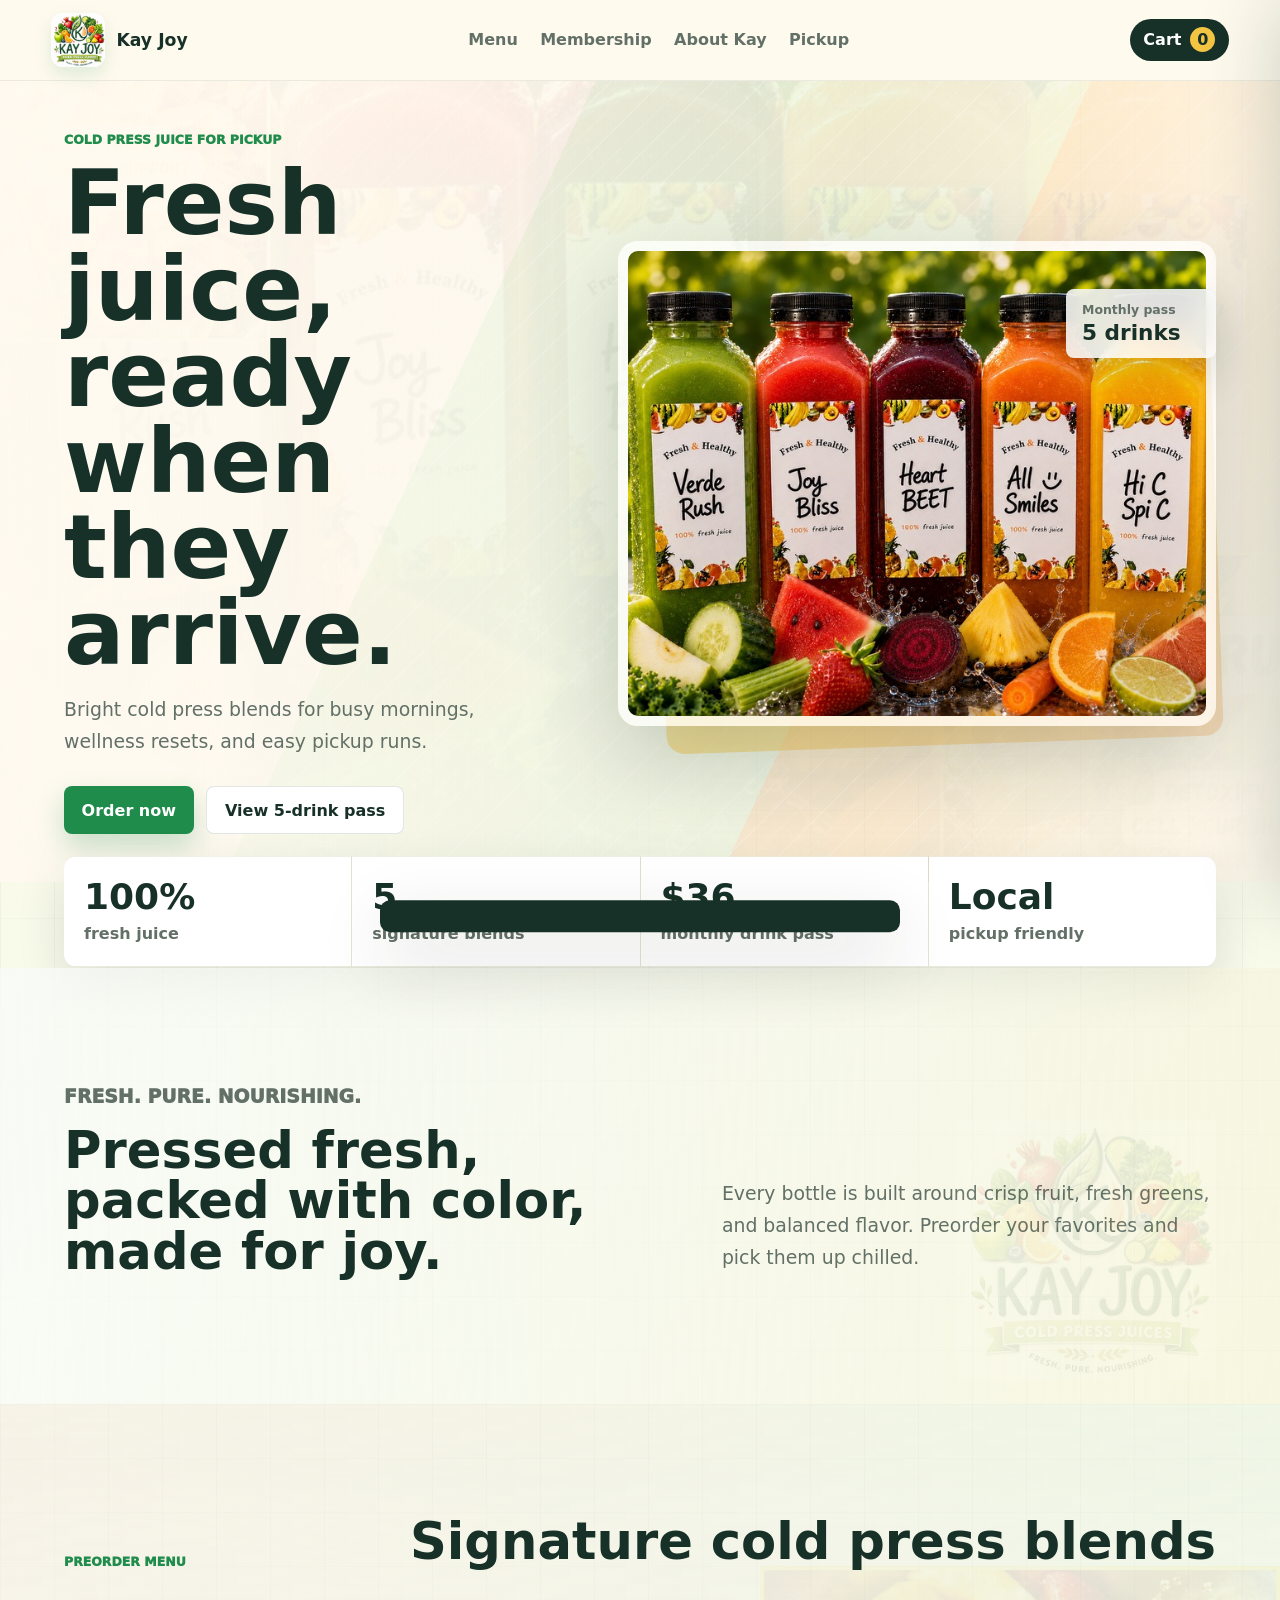
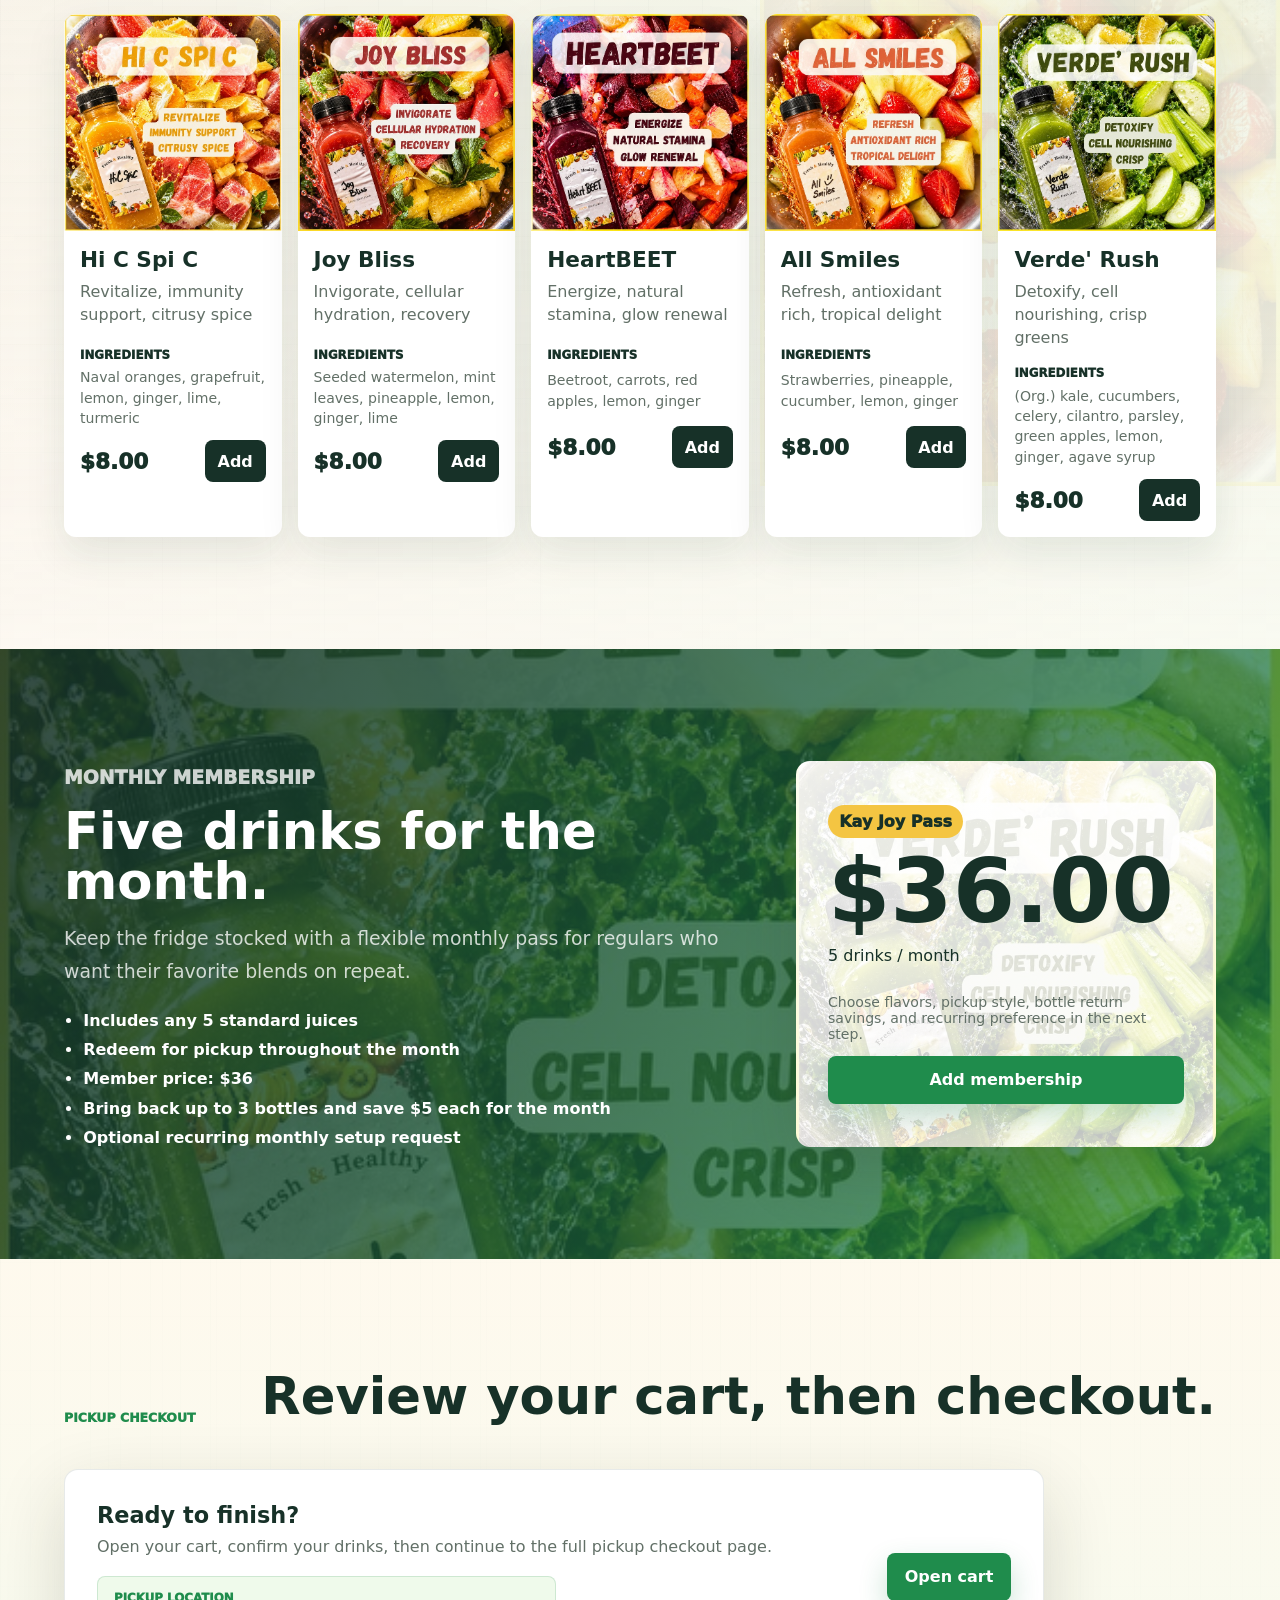
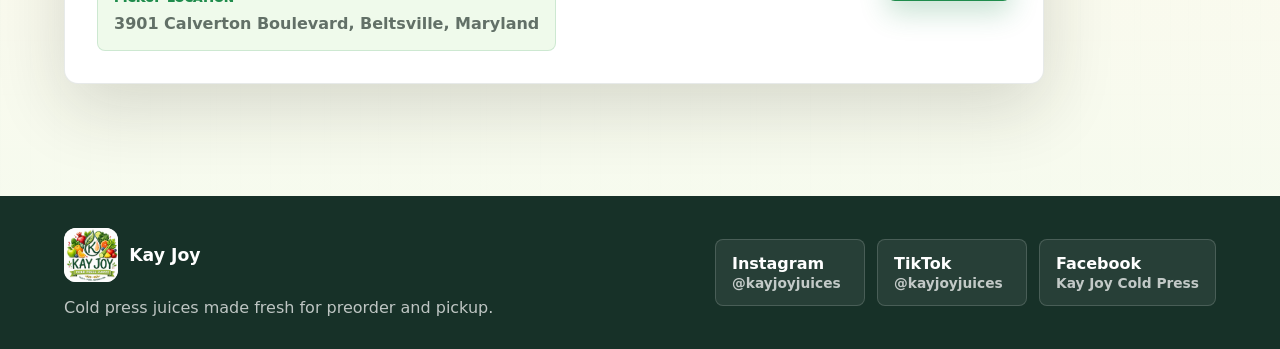
==== commit cf476440: "Add membership options modal" ====
--- a/index.html
+++ b/index.html
@@ -57,7 +57,7 @@
           <span>signature blends</span>
         </div>
         <div>
-          <strong>$37</strong>
+          <strong>$36</strong>
           <span>monthly drink pass</span>
         </div>
         <div>
@@ -90,14 +90,36 @@
           <ul>
             <li>Includes any 5 standard juices</li>
             <li>Redeem for pickup throughout the month</li>
-            <li>Member price: $37</li>
+            <li>Member price: $36</li>
             <li>Bring back up to 3 bottles and save $5 each for the month</li>
+            <li>Optional recurring monthly setup request</li>
           </ul>
         </div>
         <div class="membership-card">
           <span class="pass-label">Kay Joy Pass</span>
-          <strong data-membership-price>$37</strong>
+          <strong data-membership-price>$36</strong>
           <p>5 drinks / month</p>
+          <p class="fine-print">Choose flavors, pickup style, bottle return savings, and recurring preference in the next step.</p>
+          <button class="button primary" type="button" data-open-membership>Add membership</button>
+        </div>
+      </section>
+
+      <dialog class="membership-modal" data-membership-modal aria-labelledby="membership-modal-title">
+        <form class="membership-modal-card" method="dialog">
+          <div class="modal-heading">
+            <div>
+              <p class="eyebrow">Kay Joy Pass</p>
+              <h2 id="membership-modal-title">Build your monthly pass.</h2>
+            </div>
+            <button class="icon-button" type="button" data-close-membership aria-label="Close membership options">x</button>
+          </div>
+          <div class="modal-price-row">
+            <div>
+              <strong data-membership-price>$36</strong>
+              <span>5 drinks for the month</span>
+            </div>
+            <p>Discount updates when reused bottles are selected.</p>
+          </div>
           <fieldset class="membership-options">
             <legend>How do you want your drinks?</legend>
             <label>
@@ -131,9 +153,16 @@
               <option value="3">3 bottles - save $15</option>
             </select>
           </label>
-          <button class="button primary" type="button" data-add-membership>Add membership</button>
-        </div>
-      </section>
+          <label class="recurring-option">
+            <input type="checkbox" name="membership-recurring" data-membership-recurring>
+            <span>
+              <strong>Request recurring monthly pass</strong>
+              <small>Kay Joy will confirm the recurring setup after this first paid order.</small>
+            </span>
+          </label>
+          <button class="button primary full" type="button" data-add-membership>Add pass to cart</button>
+        </form>
+      </dialog>
 
       <section class="section pickup" id="pickup" aria-labelledby="pickup-title">
         <div class="section-heading reveal">
--- a/styles.css
+++ b/styles.css
@@ -652,6 +652,107 @@
 .bottle-return small {
   color: var(--muted);
   font-weight: 700;
+}
+
+.membership-modal {
+  width: min(760px, calc(100vw - 2rem));
+  max-height: min(860px, calc(100vh - 2rem));
+  padding: 0;
+  border: 0;
+  border-radius: 14px;
+  background: transparent;
+  color: var(--ink);
+  overflow: visible;
+}
+
+.membership-modal::backdrop {
+  background: transparent;
+}
+
+.membership-modal-card {
+  display: grid;
+  gap: 1rem;
+  max-height: min(860px, calc(100vh - 2rem));
+  overflow: auto;
+  padding: clamp(1.15rem, 3vw, 1.8rem);
+  border: 1px solid rgba(23, 49, 40, 0.12);
+  border-radius: 14px;
+  background:
+    linear-gradient(160deg, rgba(255, 255, 255, 0.96), rgba(255, 253, 247, 0.92)),
+    url("assets/bottle-lineup.jpeg") center / cover;
+  box-shadow: 0 28px 90px rgba(23, 49, 40, 0.28);
+}
+
+.modal-heading,
+.modal-price-row {
+  display: flex;
+  align-items: flex-start;
+  justify-content: space-between;
+  gap: 1rem;
+}
+
+.modal-heading h2 {
+  margin: 0;
+  font-size: clamp(2rem, 4vw, 3.5rem);
+}
+
+.modal-price-row {
+  align-items: center;
+  padding: 1rem;
+  border: 1px solid rgba(23, 49, 40, 0.1);
+  border-radius: 10px;
+  background: rgba(247, 251, 239, 0.86);
+}
+
+.modal-price-row div {
+  display: grid;
+  gap: 0.15rem;
+}
+
+.modal-price-row strong {
+  font-size: clamp(2.6rem, 8vw, 4.8rem);
+  line-height: 0.9;
+}
+
+.modal-price-row span,
+.modal-price-row p {
+  margin: 0;
+  color: var(--muted);
+  font-weight: 850;
+}
+
+.recurring-option {
+  display: flex;
+  align-items: flex-start;
+  gap: 0.75rem;
+  padding: 0.85rem;
+  border: 1px solid rgba(23, 49, 40, 0.12);
+  border-radius: 8px;
+  background: rgba(255, 255, 255, 0.78);
+  cursor: pointer;
+}
+
+.recurring-option input {
+  width: 20px;
+  min-height: 20px;
+  margin-top: 0.12rem;
+  accent-color: var(--leaf);
+}
+
+.recurring-option span {
+  display: grid;
+  gap: 0.15rem;
+}
+
+.recurring-option strong {
+  color: var(--ink);
+  font-size: 0.95rem;
+}
+
+.recurring-option small {
+  color: var(--muted);
+  font-weight: 750;
+  line-height: 1.35;
 }
 
 .pickup {
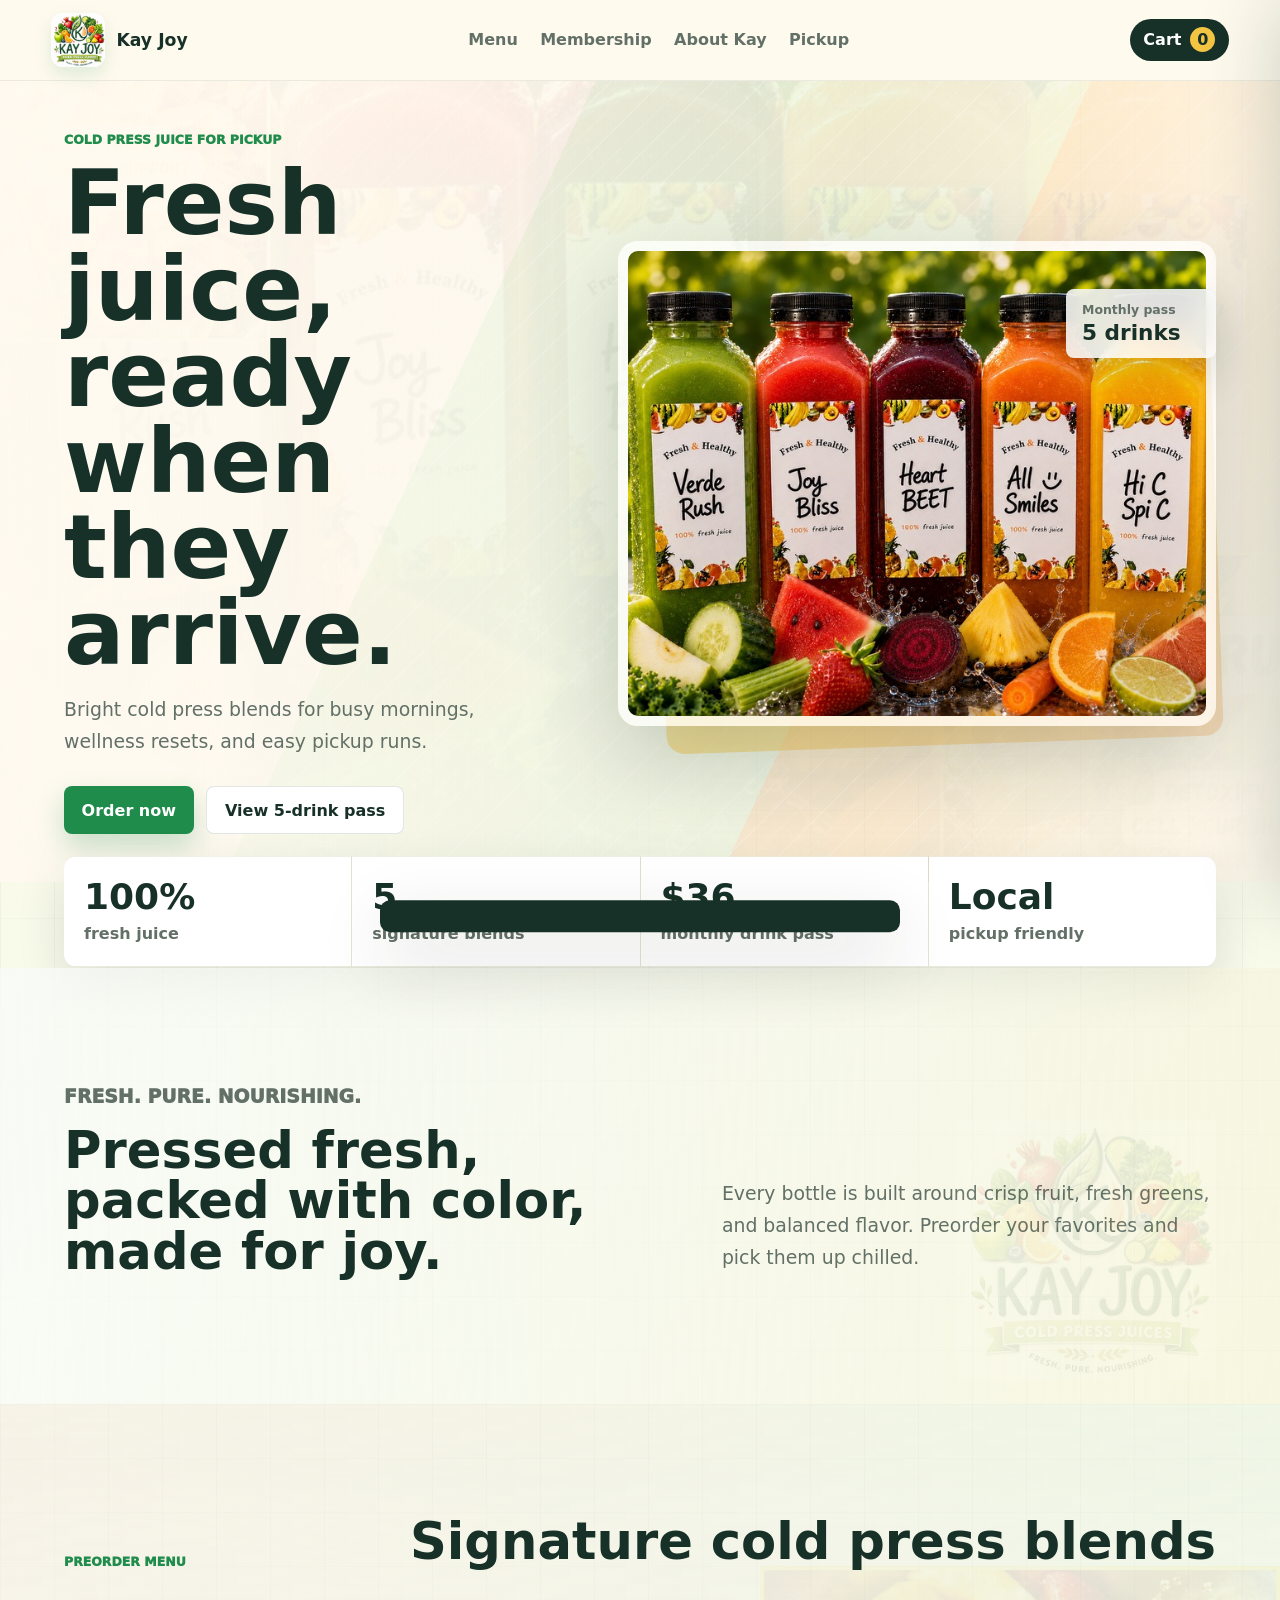
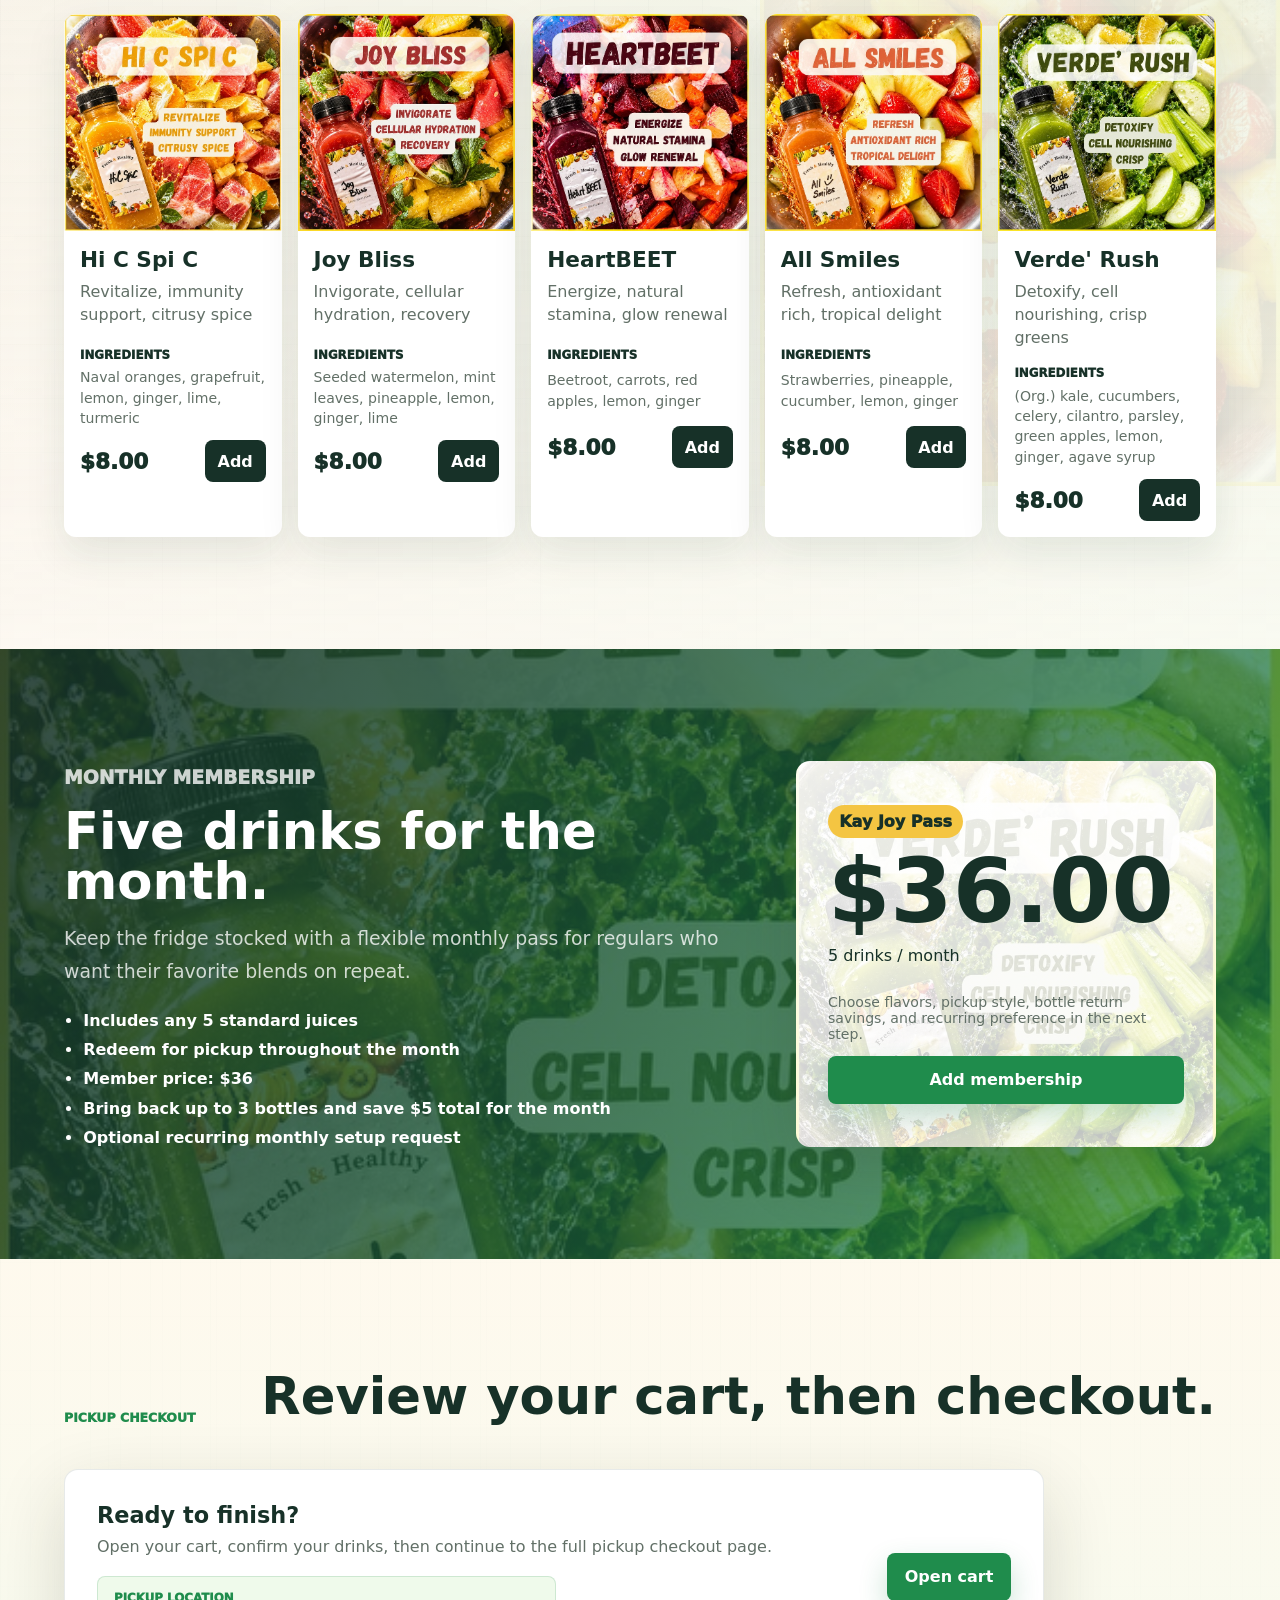
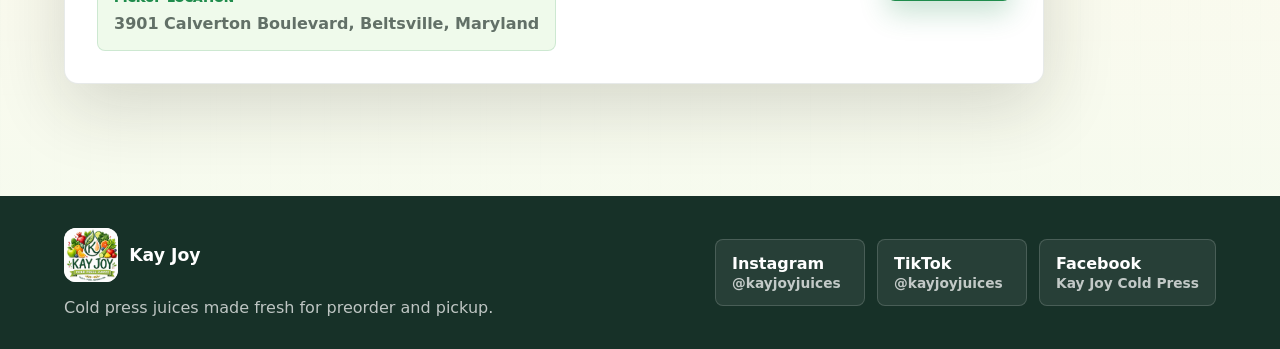
==== commit 13c79772: "Cap bottle return discount" ====
--- a/index.html
+++ b/index.html
@@ -91,7 +91,7 @@
             <li>Includes any 5 standard juices</li>
             <li>Redeem for pickup throughout the month</li>
             <li>Member price: $36</li>
-            <li>Bring back up to 3 bottles and save $5 each for the month</li>
+            <li>Bring back up to 3 bottles and save $5 total for the month</li>
             <li>Optional recurring monthly setup request</li>
           </ul>
         </div>
@@ -144,13 +144,13 @@
           <label class="bottle-return">
             <span>
               <strong>Reused bottles this month</strong>
-              <small>$5 off each, up to 3 bottles.</small>
+              <small>$5 off total when bringing back 1 to 3 bottles.</small>
             </span>
             <select name="membership-bottle-returns" data-bottle-returns>
               <option value="0">0 bottles</option>
               <option value="1">1 bottle - save $5</option>
-              <option value="2">2 bottles - save $10</option>
-              <option value="3">3 bottles - save $15</option>
+              <option value="2">2 bottles - save $5</option>
+              <option value="3">3 bottles - save $5</option>
             </select>
           </label>
           <label class="recurring-option">
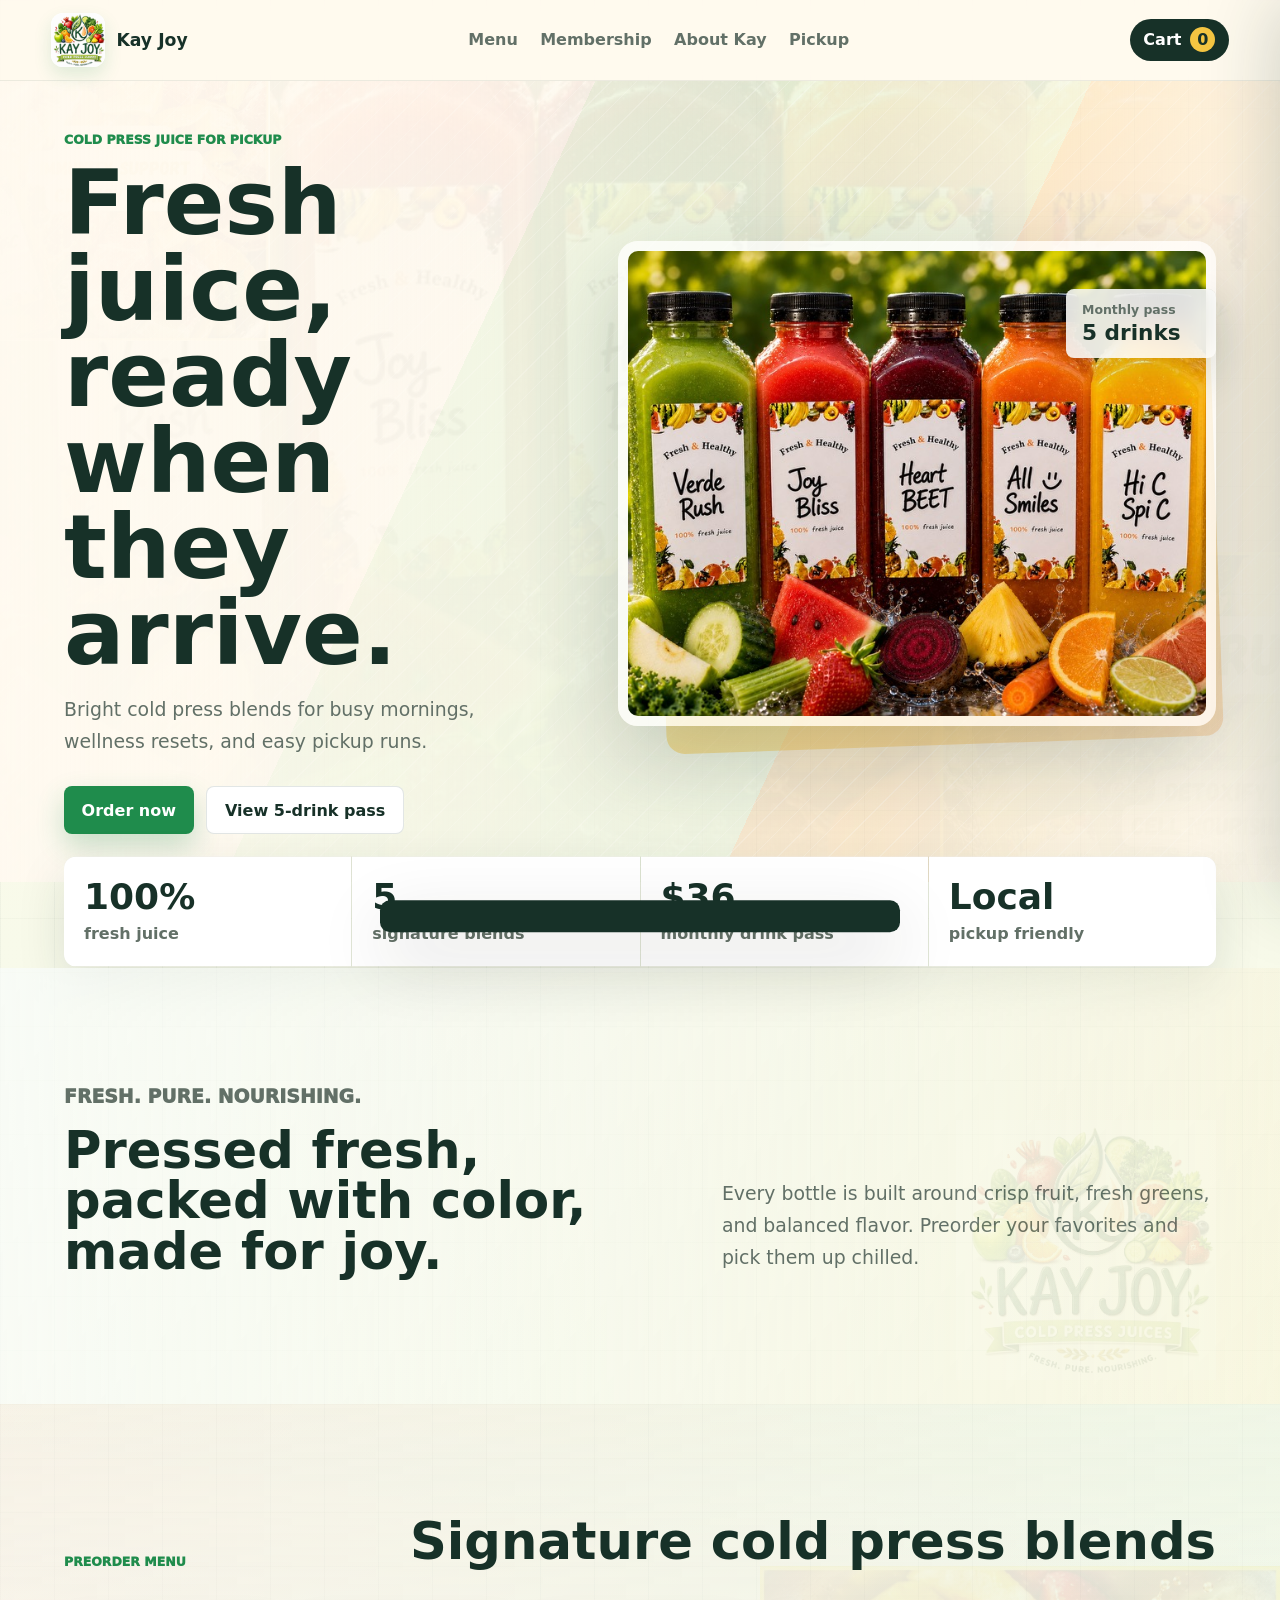
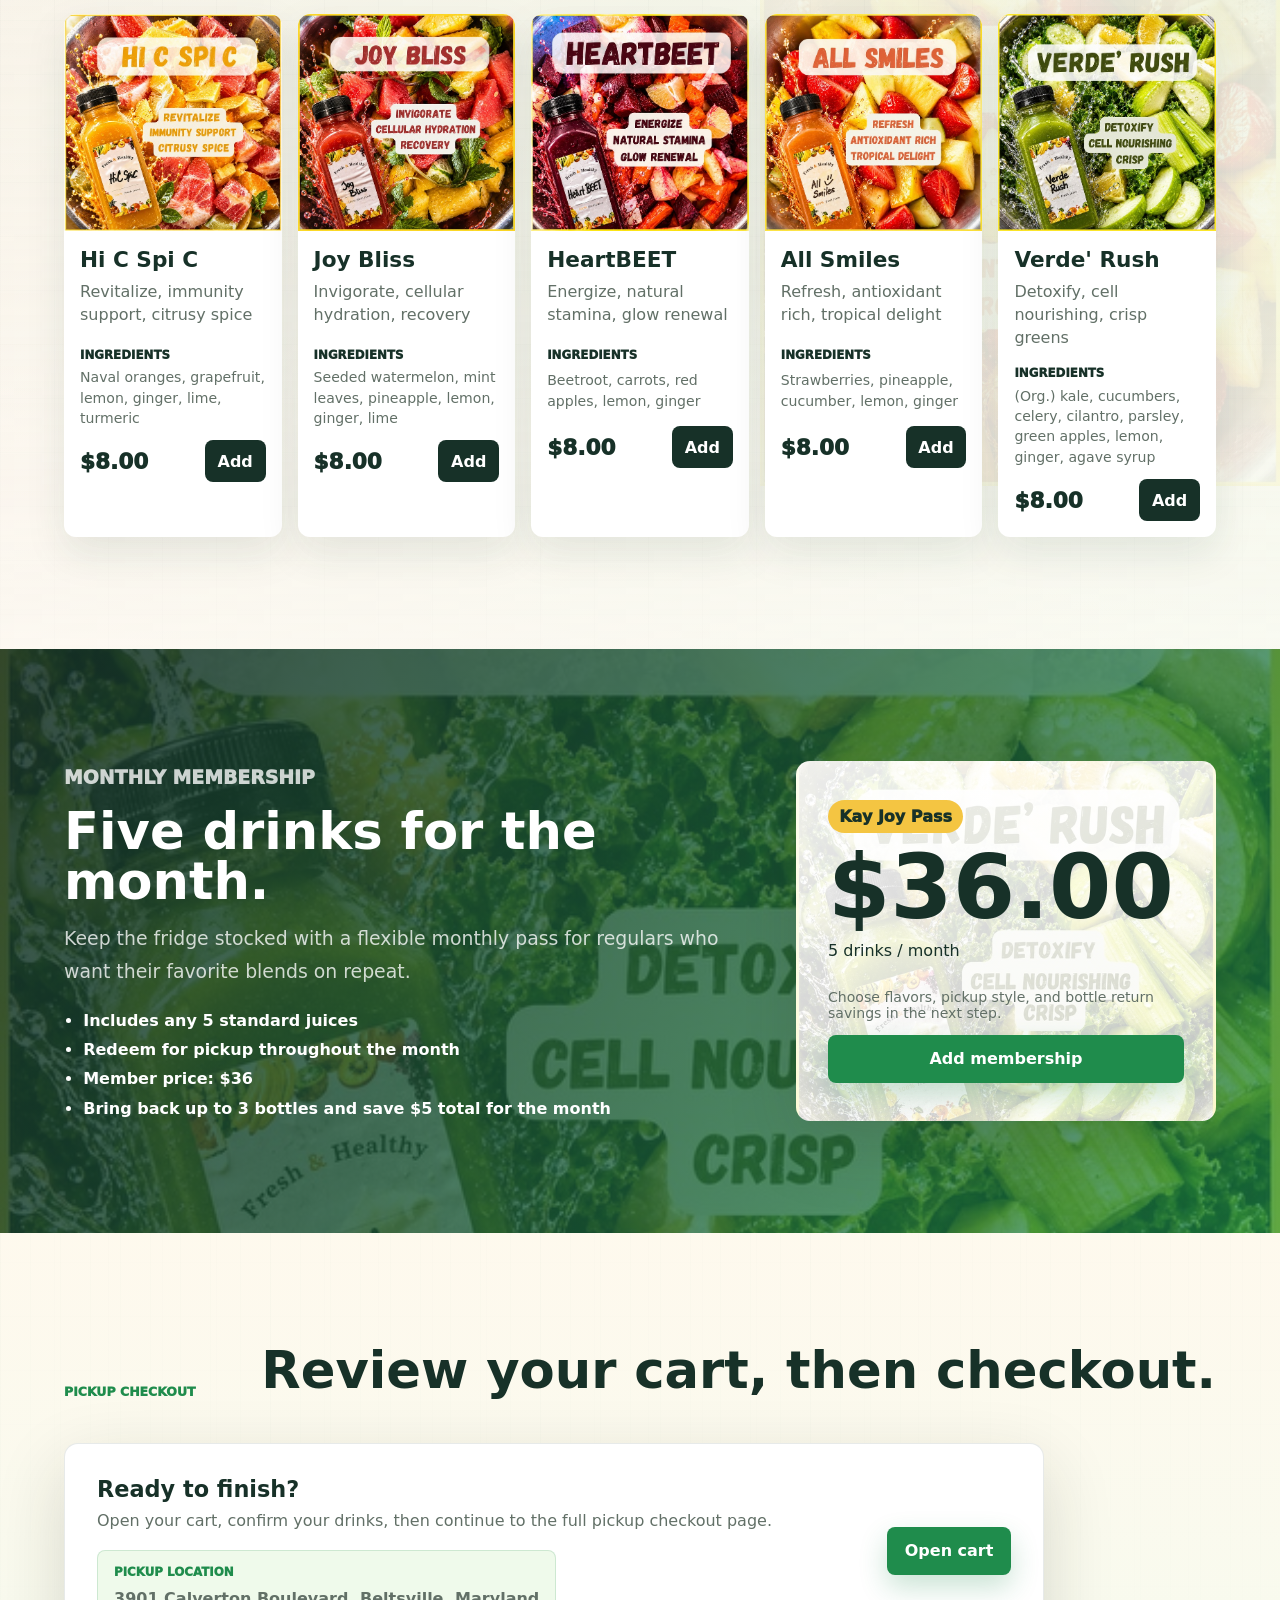
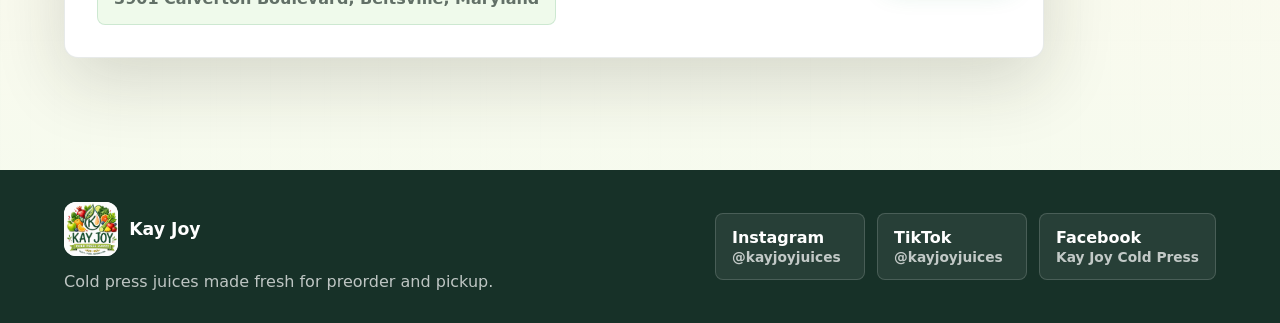
==== commit df6353a7: "Remove recurring membership option" ====
--- a/index.html
+++ b/index.html
@@ -92,14 +92,13 @@
             <li>Redeem for pickup throughout the month</li>
             <li>Member price: $36</li>
             <li>Bring back up to 3 bottles and save $5 total for the month</li>
-            <li>Optional recurring monthly setup request</li>
           </ul>
         </div>
         <div class="membership-card">
           <span class="pass-label">Kay Joy Pass</span>
           <strong data-membership-price>$36</strong>
           <p>5 drinks / month</p>
-          <p class="fine-print">Choose flavors, pickup style, bottle return savings, and recurring preference in the next step.</p>
+          <p class="fine-print">Choose flavors, pickup style, and bottle return savings in the next step.</p>
           <button class="button primary" type="button" data-open-membership>Add membership</button>
         </div>
       </section>
@@ -153,13 +152,6 @@
               <option value="3">3 bottles - save $5</option>
             </select>
           </label>
-          <label class="recurring-option">
-            <input type="checkbox" name="membership-recurring" data-membership-recurring>
-            <span>
-              <strong>Request recurring monthly pass</strong>
-              <small>Kay Joy will confirm the recurring setup after this first paid order.</small>
-            </span>
-          </label>
           <button class="button primary full" type="button" data-add-membership>Add pass to cart</button>
         </form>
       </dialog>
--- a/styles.css
+++ b/styles.css
@@ -719,40 +719,6 @@
   margin: 0;
   color: var(--muted);
   font-weight: 850;
-}
-
-.recurring-option {
-  display: flex;
-  align-items: flex-start;
-  gap: 0.75rem;
-  padding: 0.85rem;
-  border: 1px solid rgba(23, 49, 40, 0.12);
-  border-radius: 8px;
-  background: rgba(255, 255, 255, 0.78);
-  cursor: pointer;
-}
-
-.recurring-option input {
-  width: 20px;
-  min-height: 20px;
-  margin-top: 0.12rem;
-  accent-color: var(--leaf);
-}
-
-.recurring-option span {
-  display: grid;
-  gap: 0.15rem;
-}
-
-.recurring-option strong {
-  color: var(--ink);
-  font-size: 0.95rem;
-}
-
-.recurring-option small {
-  color: var(--muted);
-  font-weight: 750;
-  line-height: 1.35;
 }
 
 .pickup {
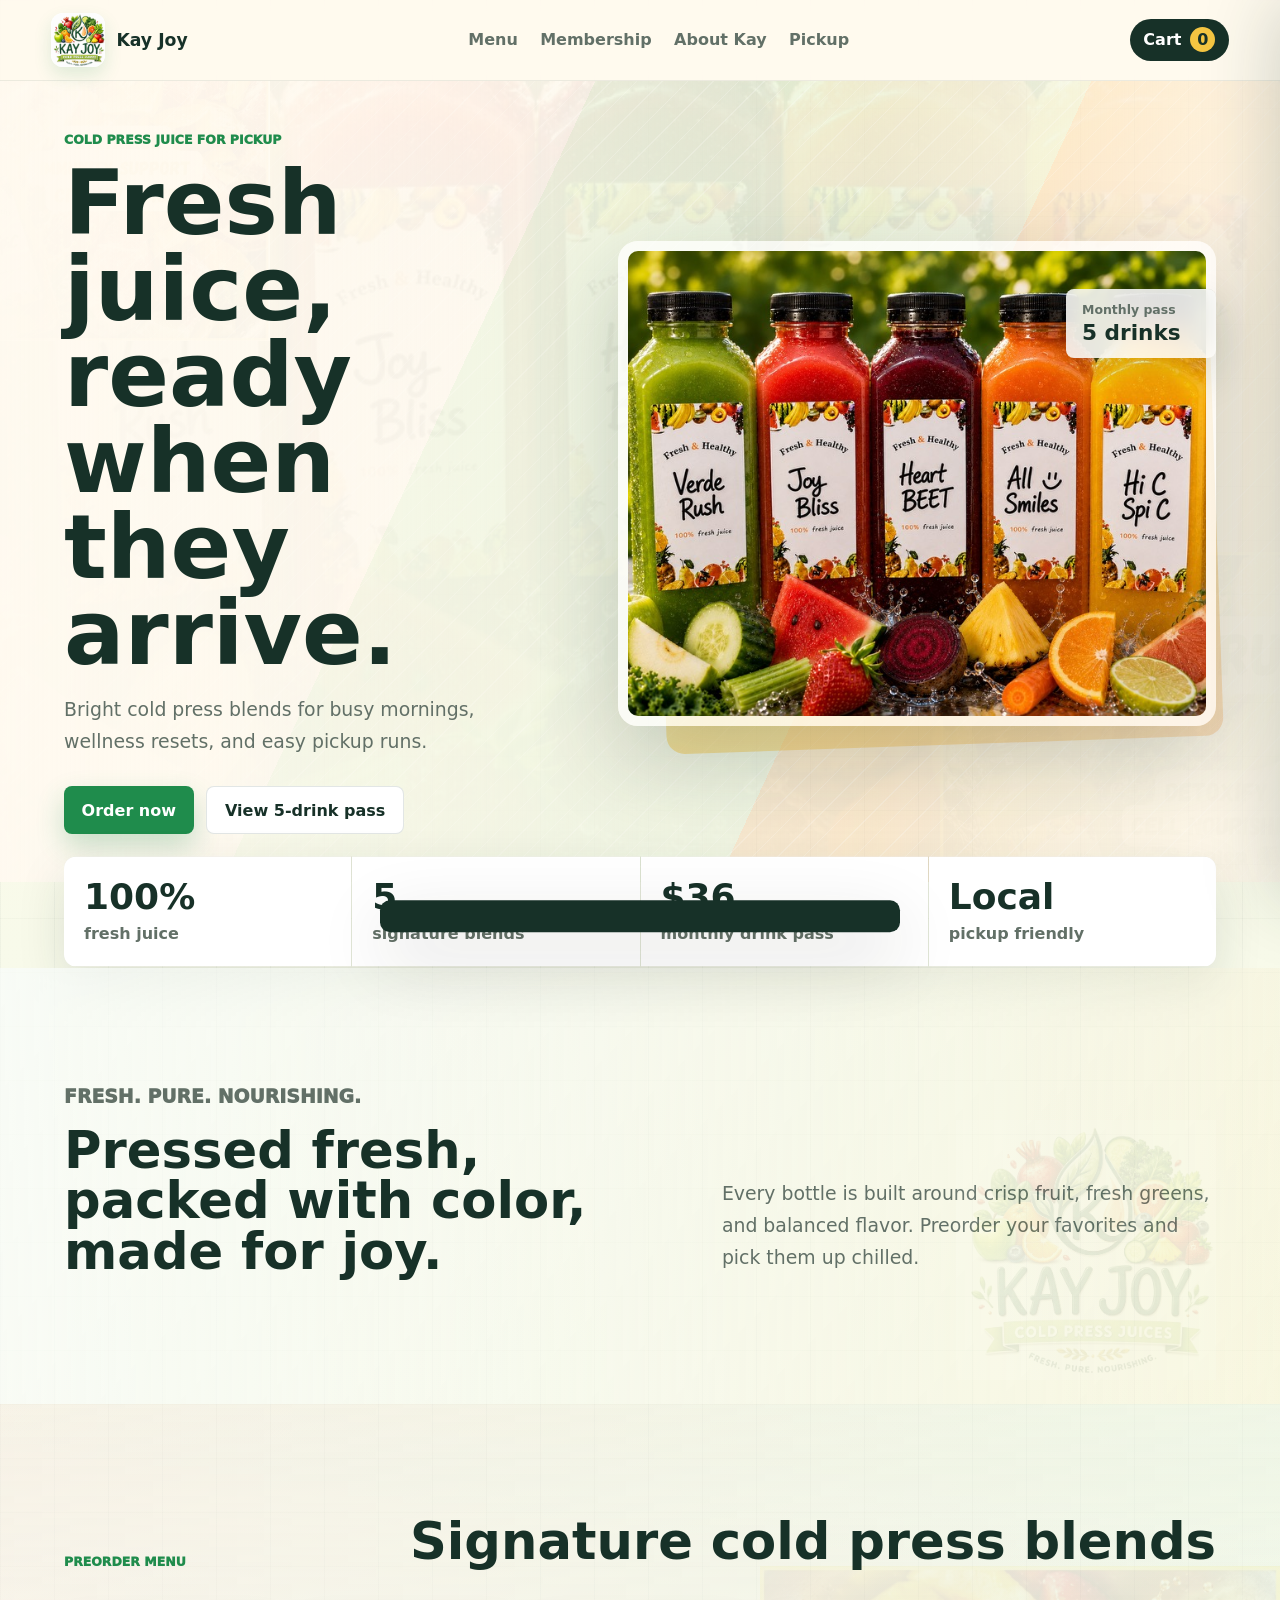
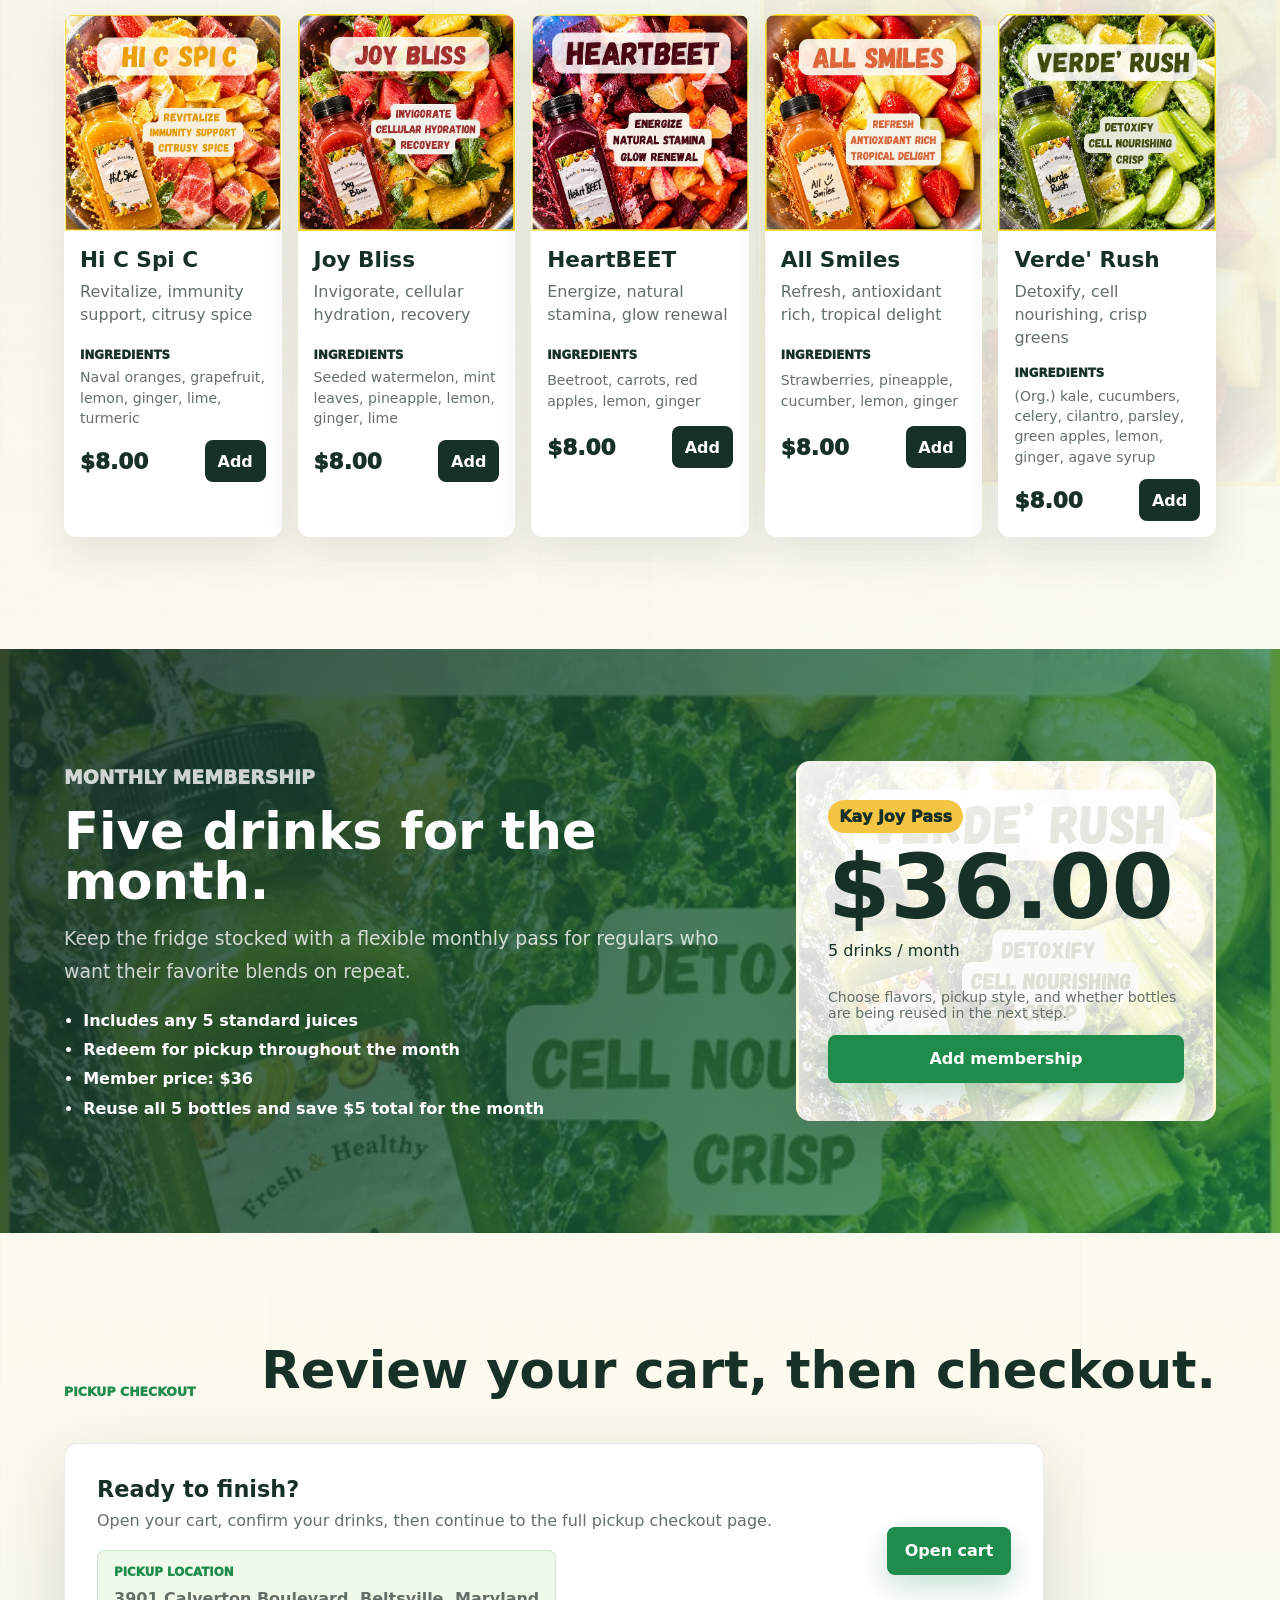
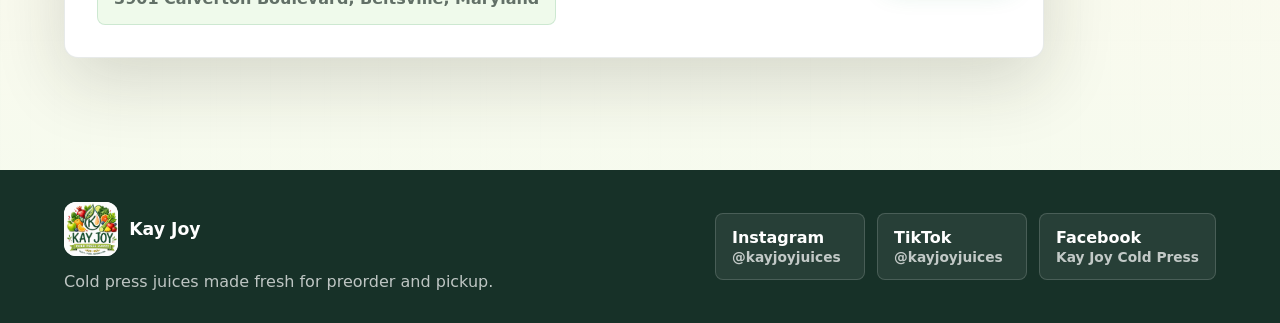
==== commit ce74849a: "Make bottle reuse discount yes no" ====
--- a/index.html
+++ b/index.html
@@ -91,14 +91,14 @@
             <li>Includes any 5 standard juices</li>
             <li>Redeem for pickup throughout the month</li>
             <li>Member price: $36</li>
-            <li>Bring back up to 3 bottles and save $5 total for the month</li>
+            <li>Reuse all 5 bottles and save $5 total for the month</li>
           </ul>
         </div>
         <div class="membership-card">
           <span class="pass-label">Kay Joy Pass</span>
           <strong data-membership-price>$36</strong>
           <p>5 drinks / month</p>
-          <p class="fine-print">Choose flavors, pickup style, and bottle return savings in the next step.</p>
+          <p class="fine-print">Choose flavors, pickup style, and whether bottles are being reused in the next step.</p>
           <button class="button primary" type="button" data-open-membership>Add membership</button>
         </div>
       </section>
@@ -117,7 +117,7 @@
               <strong data-membership-price>$36</strong>
               <span>5 drinks for the month</span>
             </div>
-            <p>Discount updates when reused bottles are selected.</p>
+            <p>Discount updates when all bottles are being reused.</p>
           </div>
           <fieldset class="membership-options">
             <legend>How do you want your drinks?</legend>
@@ -142,14 +142,12 @@
           </fieldset>
           <label class="bottle-return">
             <span>
-              <strong>Reused bottles this month</strong>
-              <small>$5 off total when bringing back 1 to 3 bottles.</small>
+              <strong>Bottle reuse</strong>
+              <small>$5 off total when reusing all 5 bottles.</small>
             </span>
             <select name="membership-bottle-returns" data-bottle-returns>
-              <option value="0">0 bottles</option>
-              <option value="1">1 bottle - save $5</option>
-              <option value="2">2 bottles - save $5</option>
-              <option value="3">3 bottles - save $5</option>
+              <option value="0">No bottle reuse</option>
+              <option value="1">Reuse all 5 bottles - save $5</option>
             </select>
           </label>
           <button class="button primary full" type="button" data-add-membership>Add pass to cart</button>
--- a/styles.css
+++ b/styles.css
@@ -621,6 +621,11 @@
   color: var(--muted);
   font-size: 0.78rem;
   font-weight: 900;
+}
+
+.membership-modal .flavor-grid label {
+  color: var(--leaf);
+  font-weight: 950;
 }
 
 .flavor-grid select,
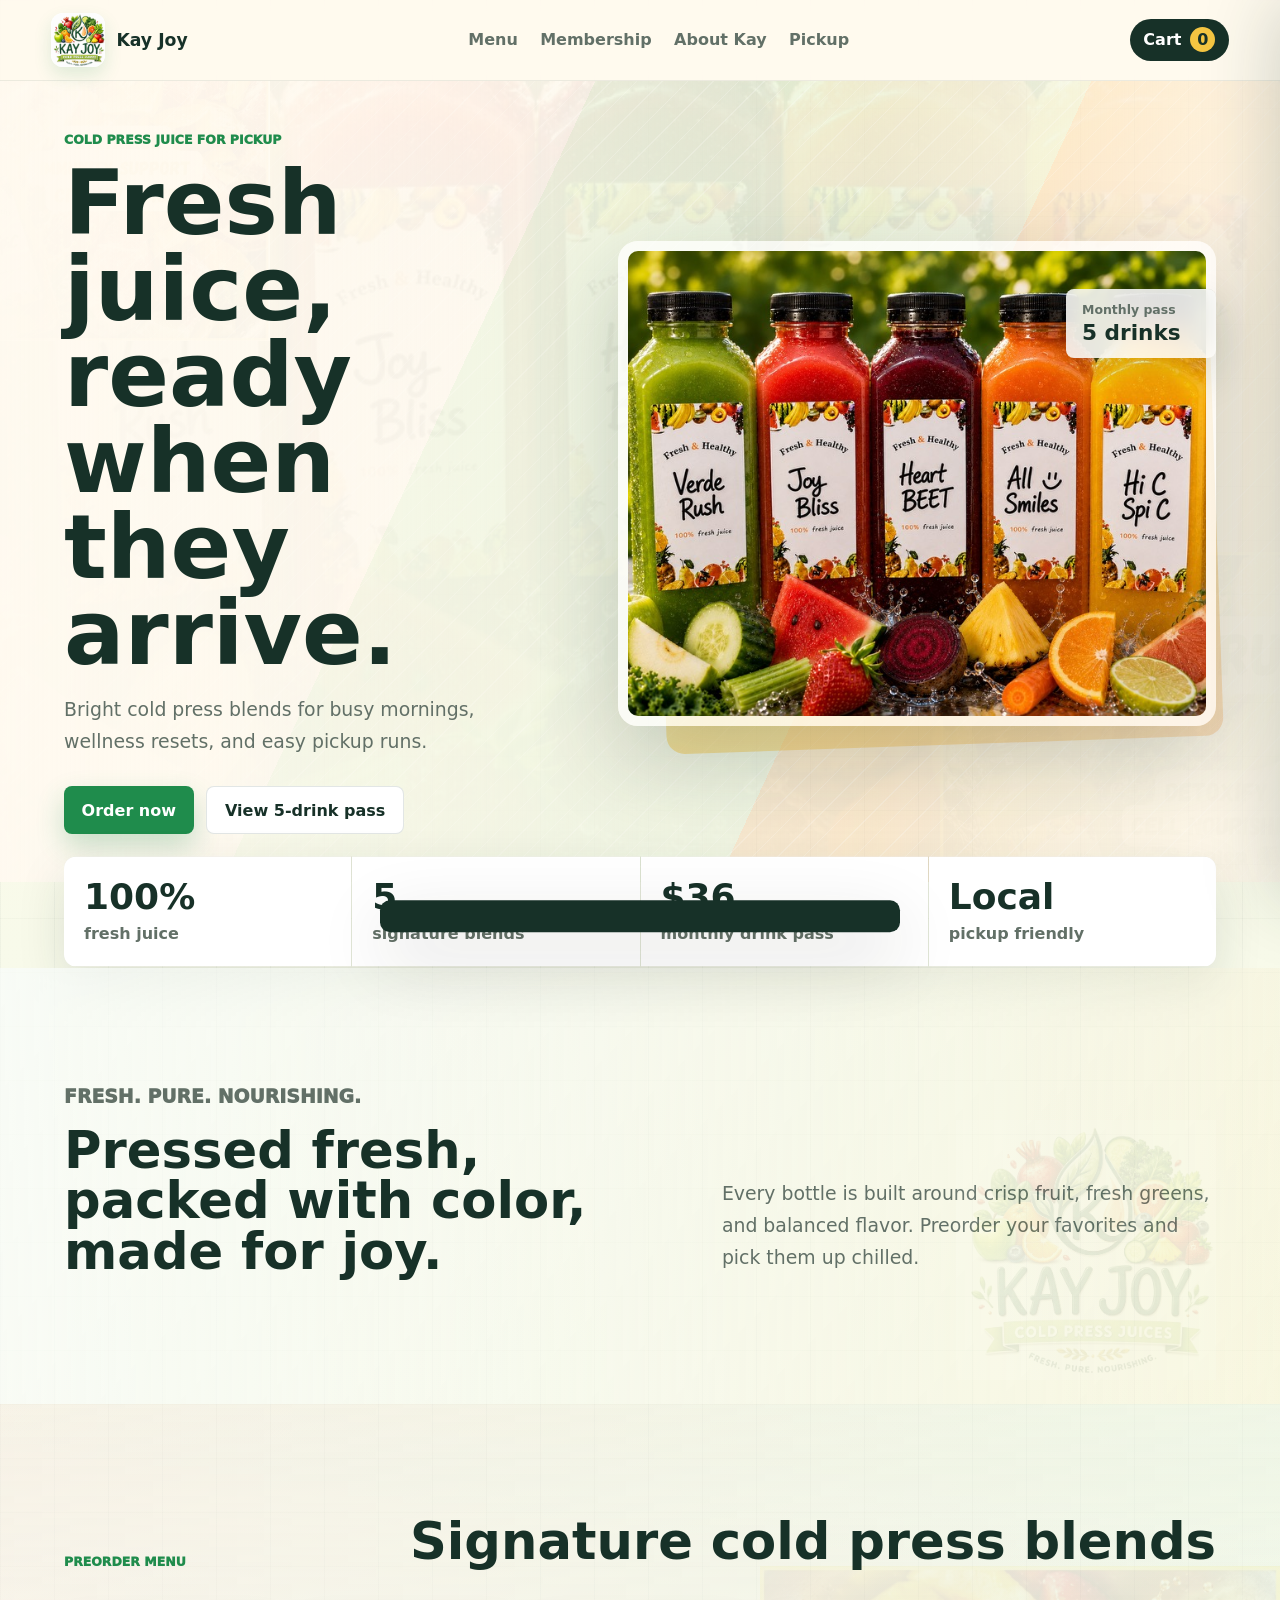
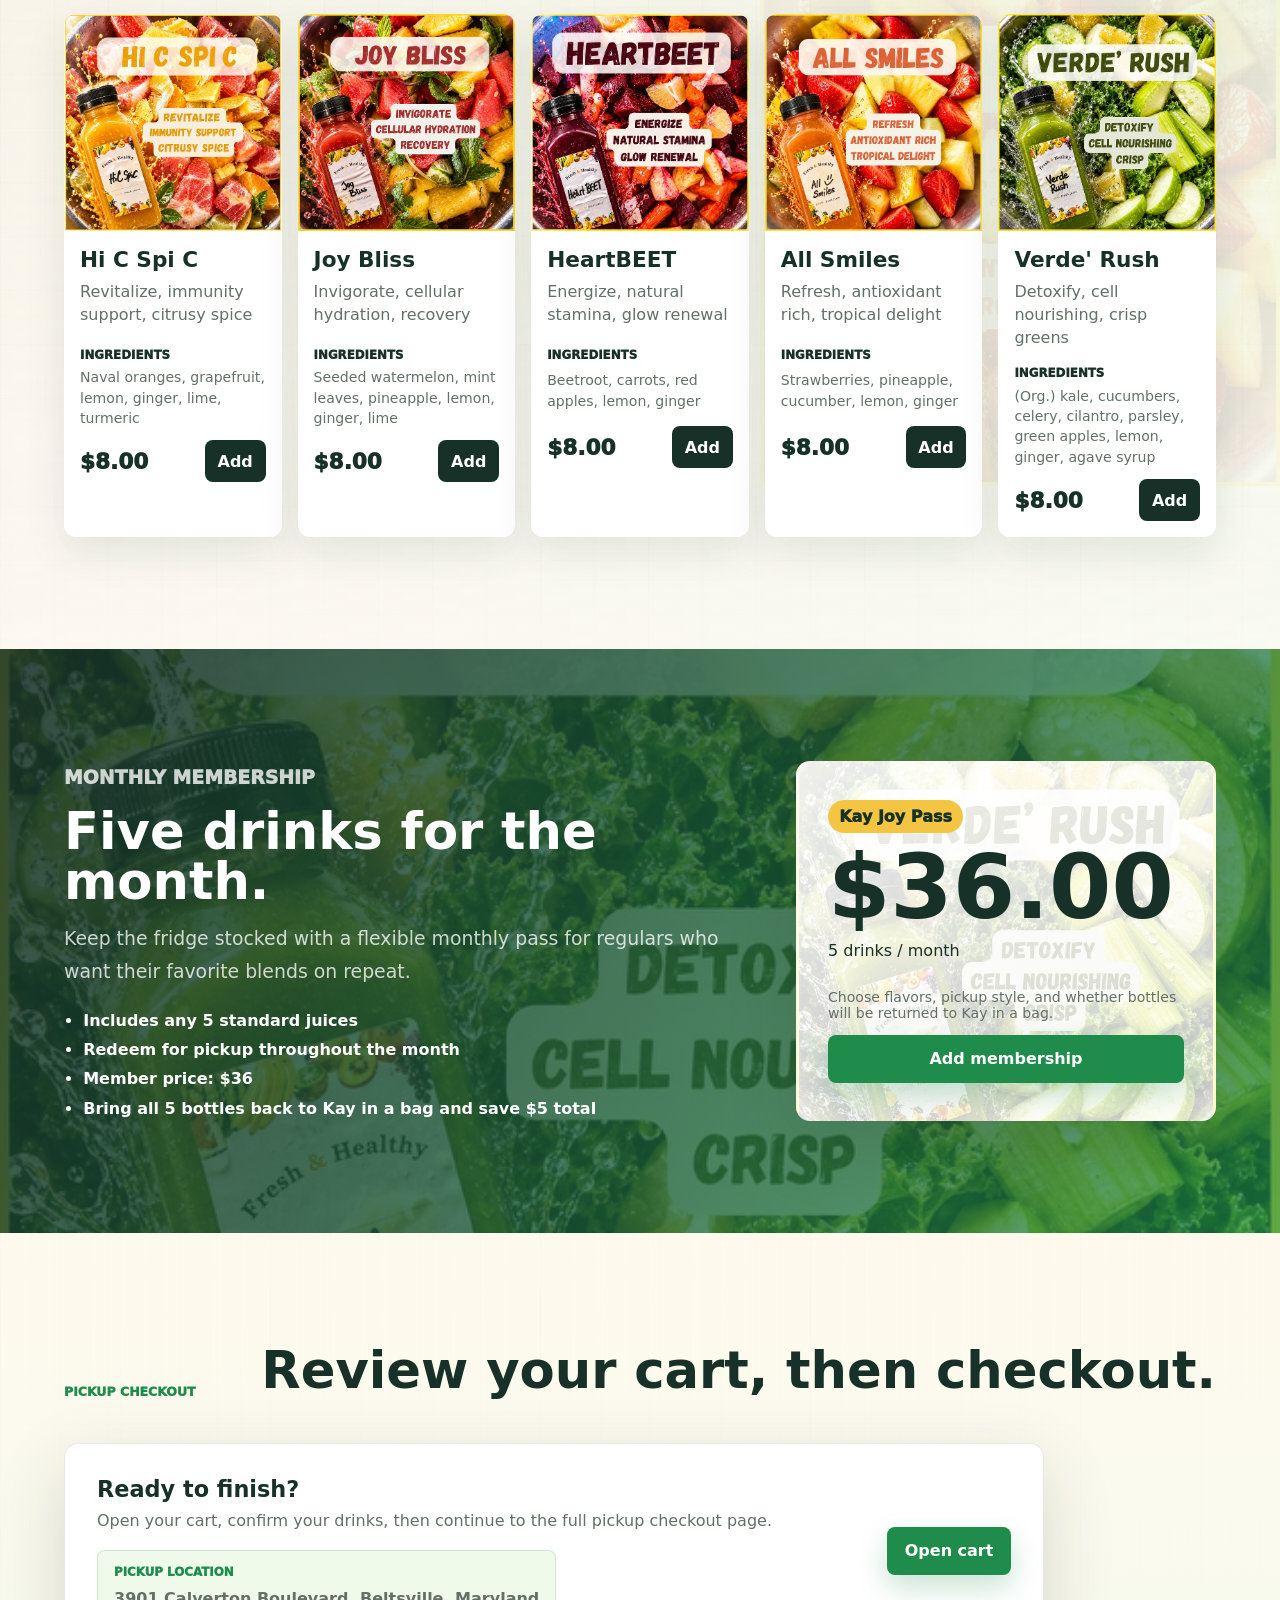
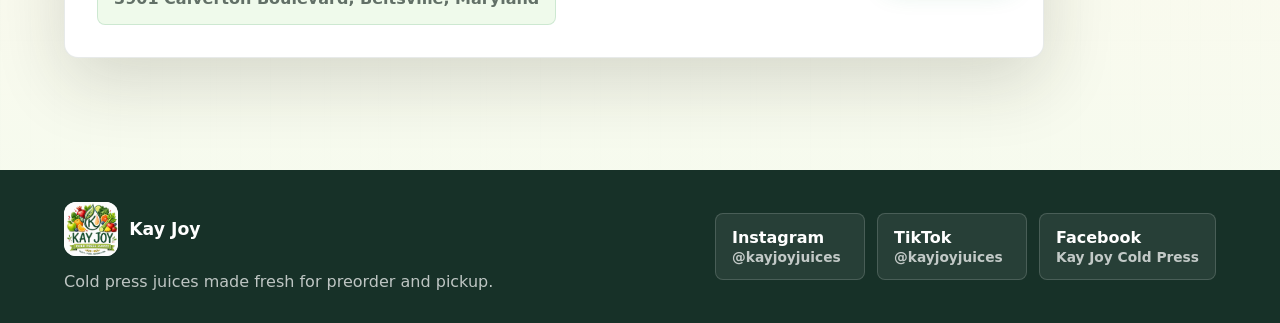
==== commit 144e5b3b: "Clarify bottle return discount requirement" ====
--- a/index.html
+++ b/index.html
@@ -91,14 +91,14 @@
             <li>Includes any 5 standard juices</li>
             <li>Redeem for pickup throughout the month</li>
             <li>Member price: $36</li>
-            <li>Reuse all 5 bottles and save $5 total for the month</li>
+            <li>Bring all 5 bottles back to Kay in a bag and save $5 total</li>
           </ul>
         </div>
         <div class="membership-card">
           <span class="pass-label">Kay Joy Pass</span>
           <strong data-membership-price>$36</strong>
           <p>5 drinks / month</p>
-          <p class="fine-print">Choose flavors, pickup style, and whether bottles are being reused in the next step.</p>
+          <p class="fine-print">Choose flavors, pickup style, and whether bottles will be returned to Kay in a bag.</p>
           <button class="button primary" type="button" data-open-membership>Add membership</button>
         </div>
       </section>
@@ -117,7 +117,7 @@
               <strong data-membership-price>$36</strong>
               <span>5 drinks for the month</span>
             </div>
-            <p>Discount updates when all bottles are being reused.</p>
+            <p>Discount updates when all bottles are returned to Kay in a bag.</p>
           </div>
           <fieldset class="membership-options">
             <legend>How do you want your drinks?</legend>
@@ -143,11 +143,11 @@
           <label class="bottle-return">
             <span>
               <strong>Bottle reuse</strong>
-              <small>$5 off total when reusing all 5 bottles.</small>
+              <small>$5 off total when all 5 bottles are brought back to Kay in a bag.</small>
             </span>
             <select name="membership-bottle-returns" data-bottle-returns>
               <option value="0">No bottle reuse</option>
-              <option value="1">Reuse all 5 bottles - save $5</option>
+              <option value="1">Bring all 5 bottles back in a bag - save $5</option>
             </select>
           </label>
           <button class="button primary full" type="button" data-add-membership>Add pass to cart</button>
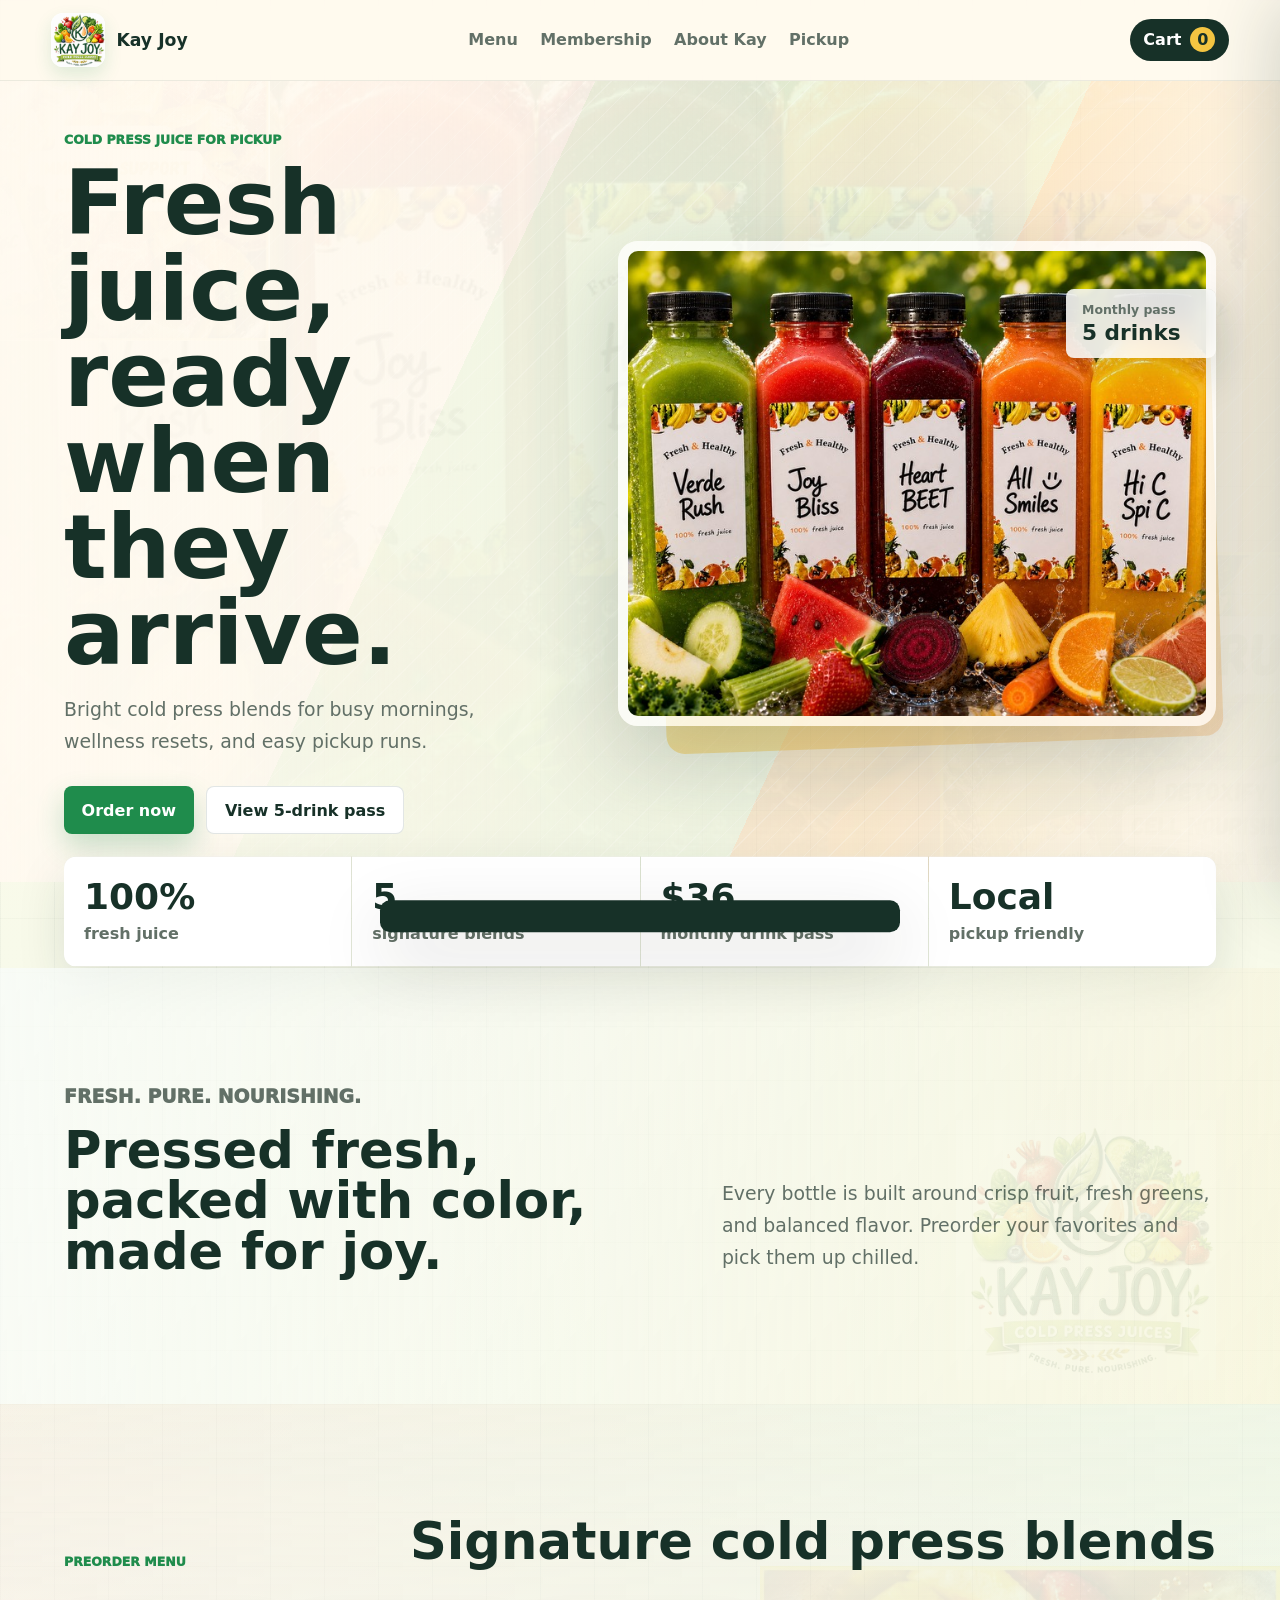
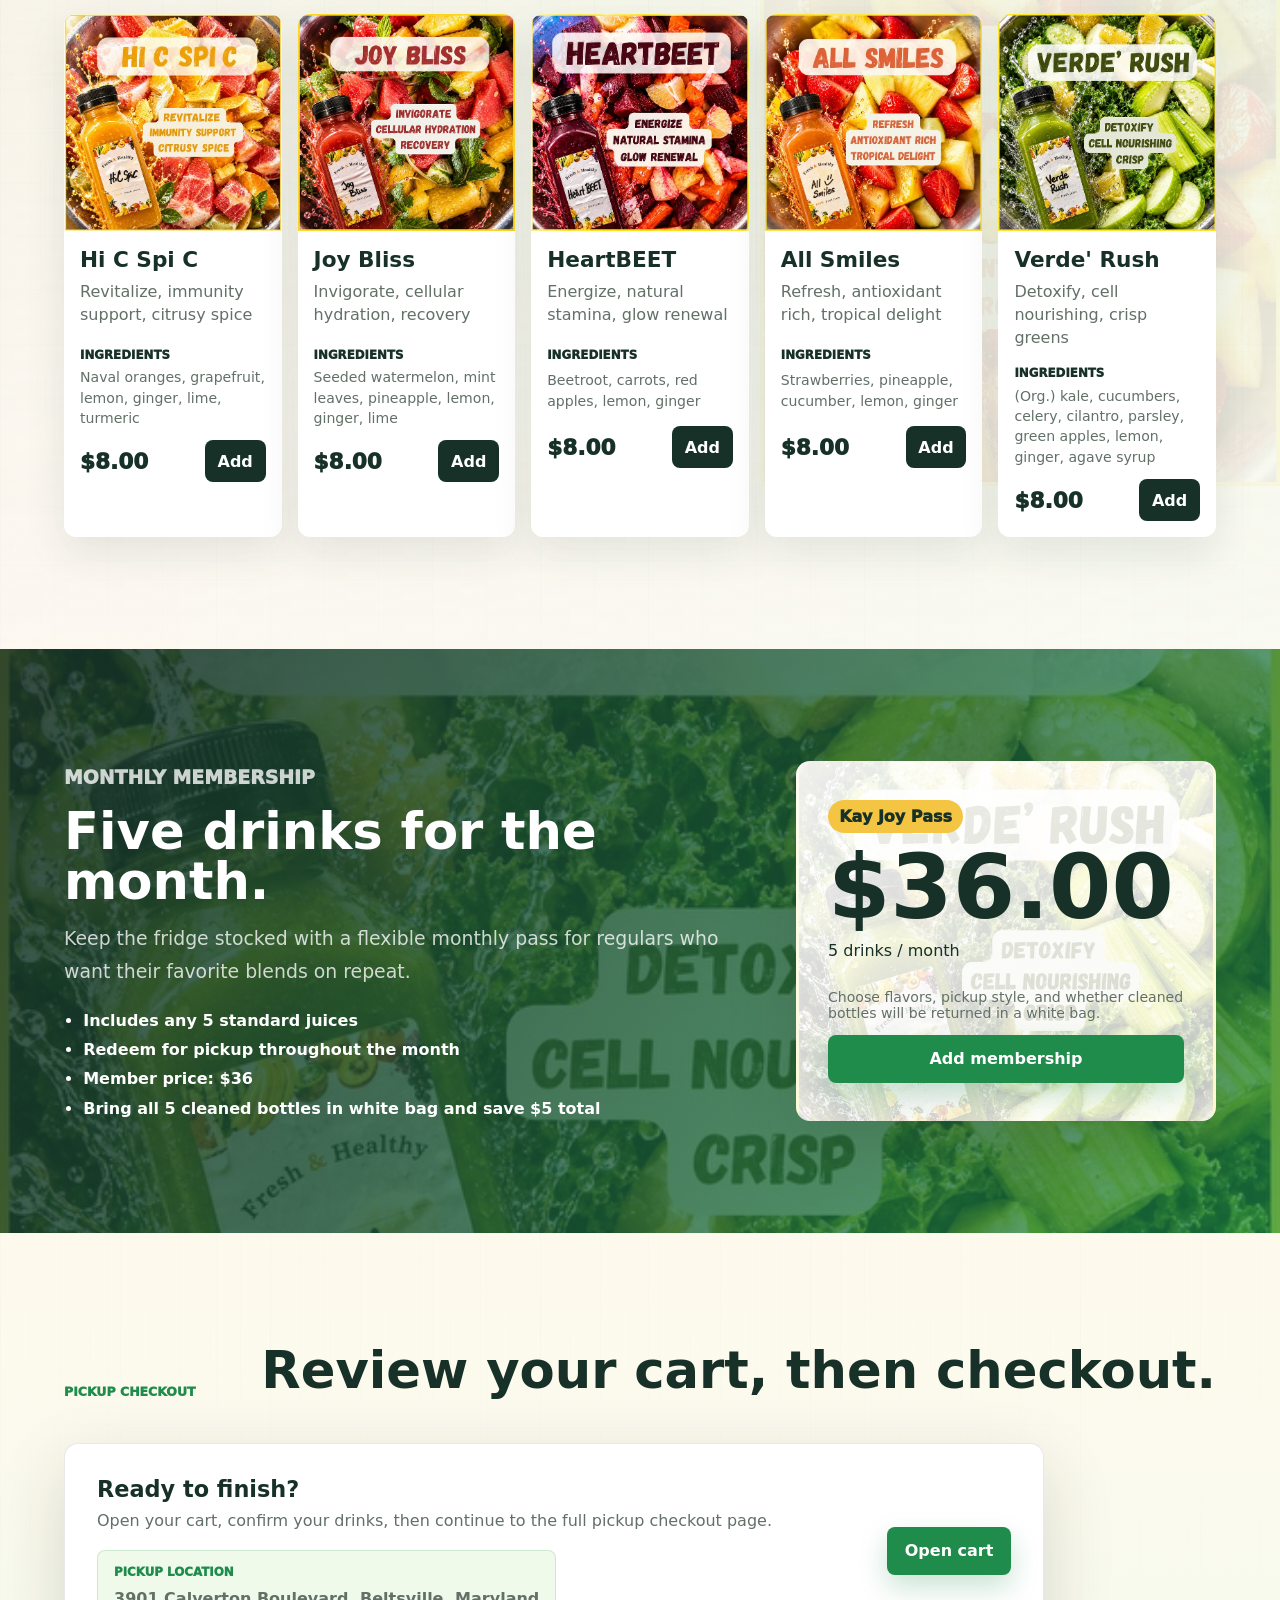
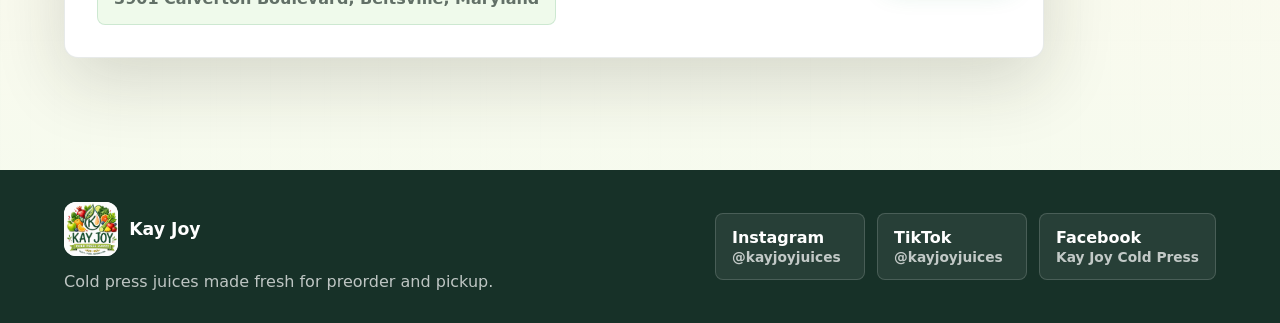
==== commit 232012b0: "Update bottle return bag wording" ====
--- a/index.html
+++ b/index.html
@@ -91,14 +91,14 @@
             <li>Includes any 5 standard juices</li>
             <li>Redeem for pickup throughout the month</li>
             <li>Member price: $36</li>
-            <li>Bring all 5 bottles back to Kay in a bag and save $5 total</li>
+            <li>Bring all 5 cleaned bottles in white bag and save $5 total</li>
           </ul>
         </div>
         <div class="membership-card">
           <span class="pass-label">Kay Joy Pass</span>
           <strong data-membership-price>$36</strong>
           <p>5 drinks / month</p>
-          <p class="fine-print">Choose flavors, pickup style, and whether bottles will be returned to Kay in a bag.</p>
+          <p class="fine-print">Choose flavors, pickup style, and whether cleaned bottles will be returned in a white bag.</p>
           <button class="button primary" type="button" data-open-membership>Add membership</button>
         </div>
       </section>
@@ -117,7 +117,7 @@
               <strong data-membership-price>$36</strong>
               <span>5 drinks for the month</span>
             </div>
-            <p>Discount updates when all bottles are returned to Kay in a bag.</p>
+            <p>Discount updates when all 5 cleaned bottles are returned in a white bag.</p>
           </div>
           <fieldset class="membership-options">
             <legend>How do you want your drinks?</legend>
@@ -143,11 +143,11 @@
           <label class="bottle-return">
             <span>
               <strong>Bottle reuse</strong>
-              <small>$5 off total when all 5 bottles are brought back to Kay in a bag.</small>
+              <small>$5 off total when all 5 cleaned bottles are brought back in a white bag.</small>
             </span>
             <select name="membership-bottle-returns" data-bottle-returns>
               <option value="0">No bottle reuse</option>
-              <option value="1">Bring all 5 bottles back in a bag - save $5</option>
+              <option value="1">Bring all 5 cleaned bottles in white bag - save $5</option>
             </select>
           </label>
           <button class="button primary full" type="button" data-add-membership>Add pass to cart</button>
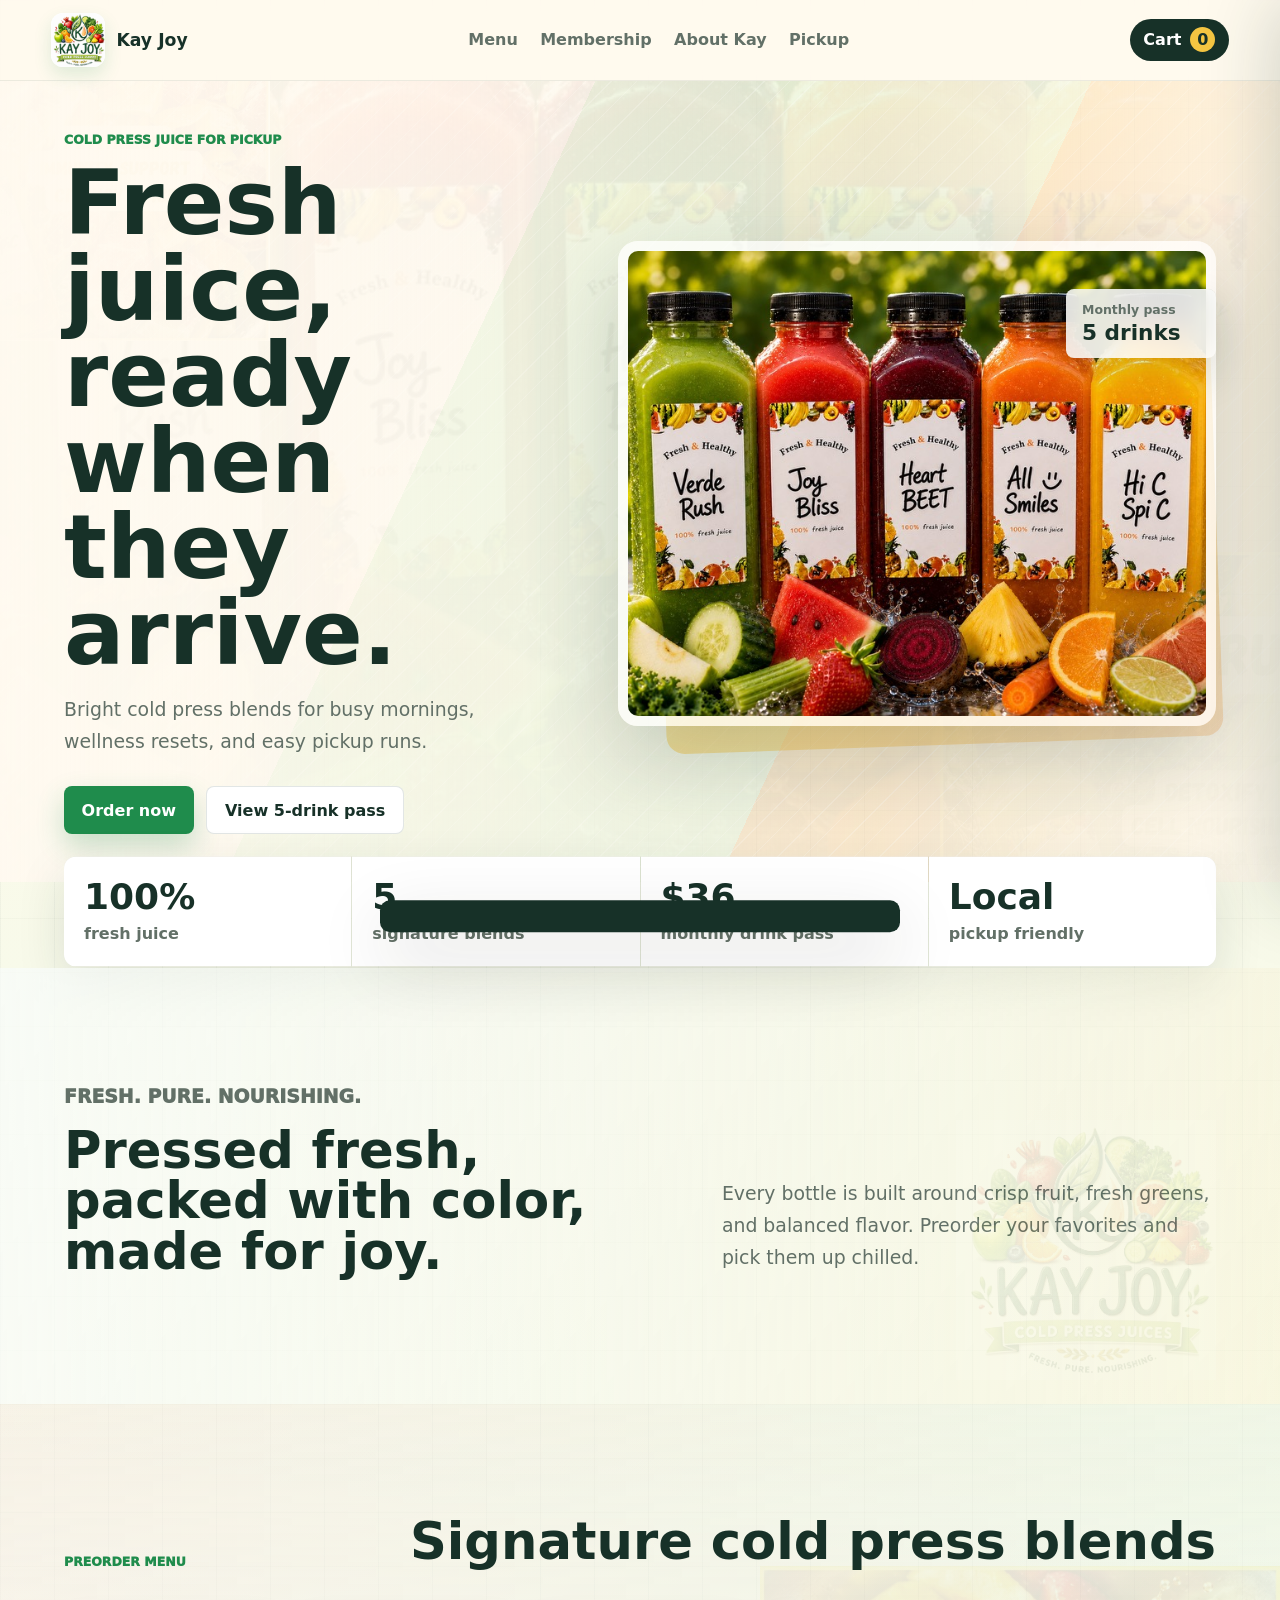
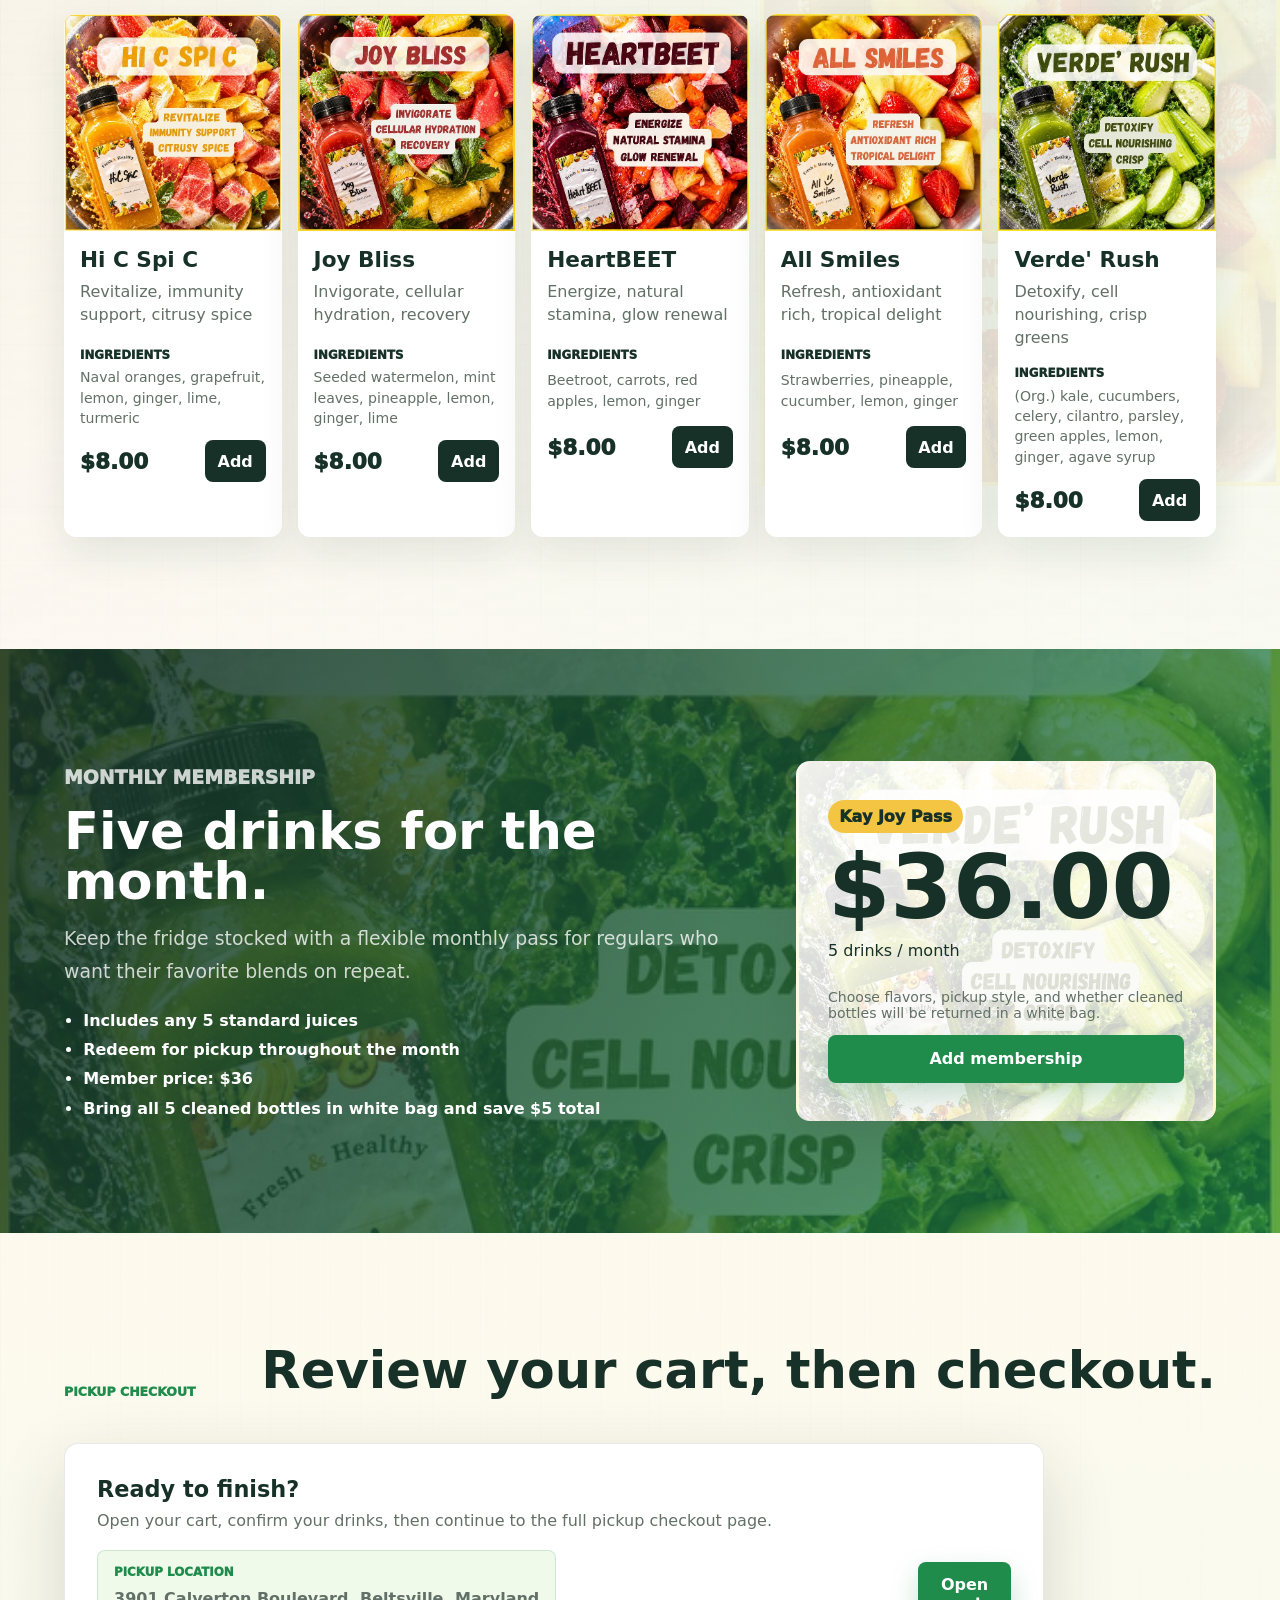
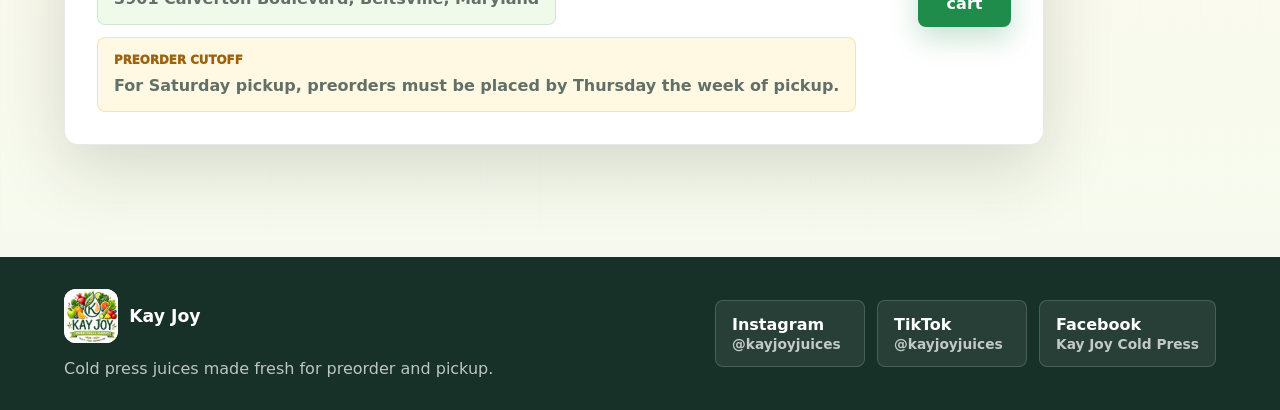
==== commit bd0b14bc: "Add Saturday preorder cutoff note" ====
--- a/index.html
+++ b/index.html
@@ -164,6 +164,7 @@
             <strong>Ready to finish?</strong>
             <p>Open your cart, confirm your drinks, then continue to the full pickup checkout page.</p>
             <p class="pickup-location"><span>Pickup location</span>3901 Calverton Boulevard, Beltsville, Maryland</p>
+            <p class="pickup-note"><span>Preorder cutoff</span>For Saturday pickup, preorders must be placed by Thursday the week of pickup.</p>
           </div>
           <button class="button primary" type="button" data-open-cart>Open cart</button>
         </div>
--- a/styles.css
+++ b/styles.css
@@ -782,6 +782,25 @@
 
 .pickup-location span {
   color: var(--leaf);
+  font-size: 0.74rem;
+  font-weight: 950;
+  text-transform: uppercase;
+}
+
+.pickup-note {
+  display: inline-grid;
+  gap: 0.2rem;
+  margin-top: 0.75rem;
+  padding: 0.8rem 1rem;
+  border: 1px solid rgba(232, 167, 42, 0.28);
+  border-radius: 8px;
+  background: rgba(255, 238, 174, 0.34);
+  color: var(--ink);
+  font-weight: 850;
+}
+
+.pickup-note span {
+  color: #9b6310;
   font-size: 0.74rem;
   font-weight: 950;
   text-transform: uppercase;
